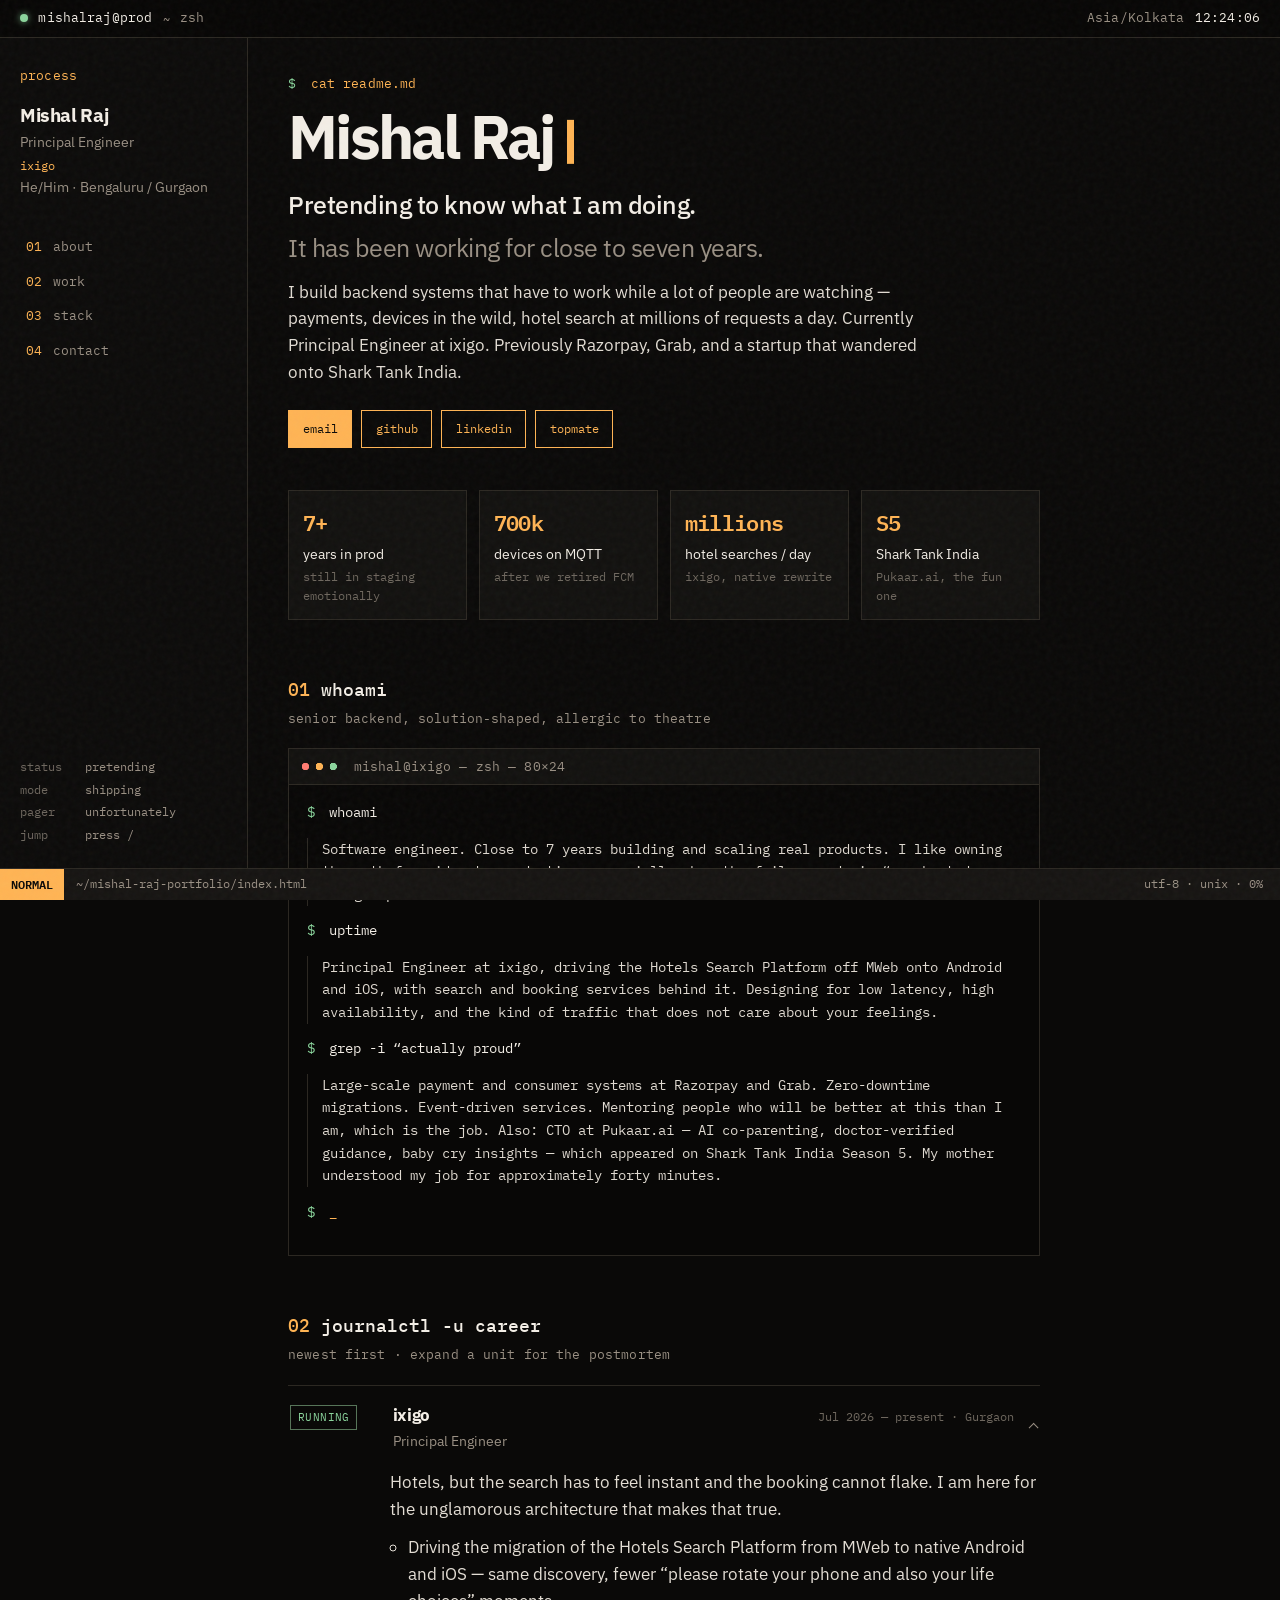
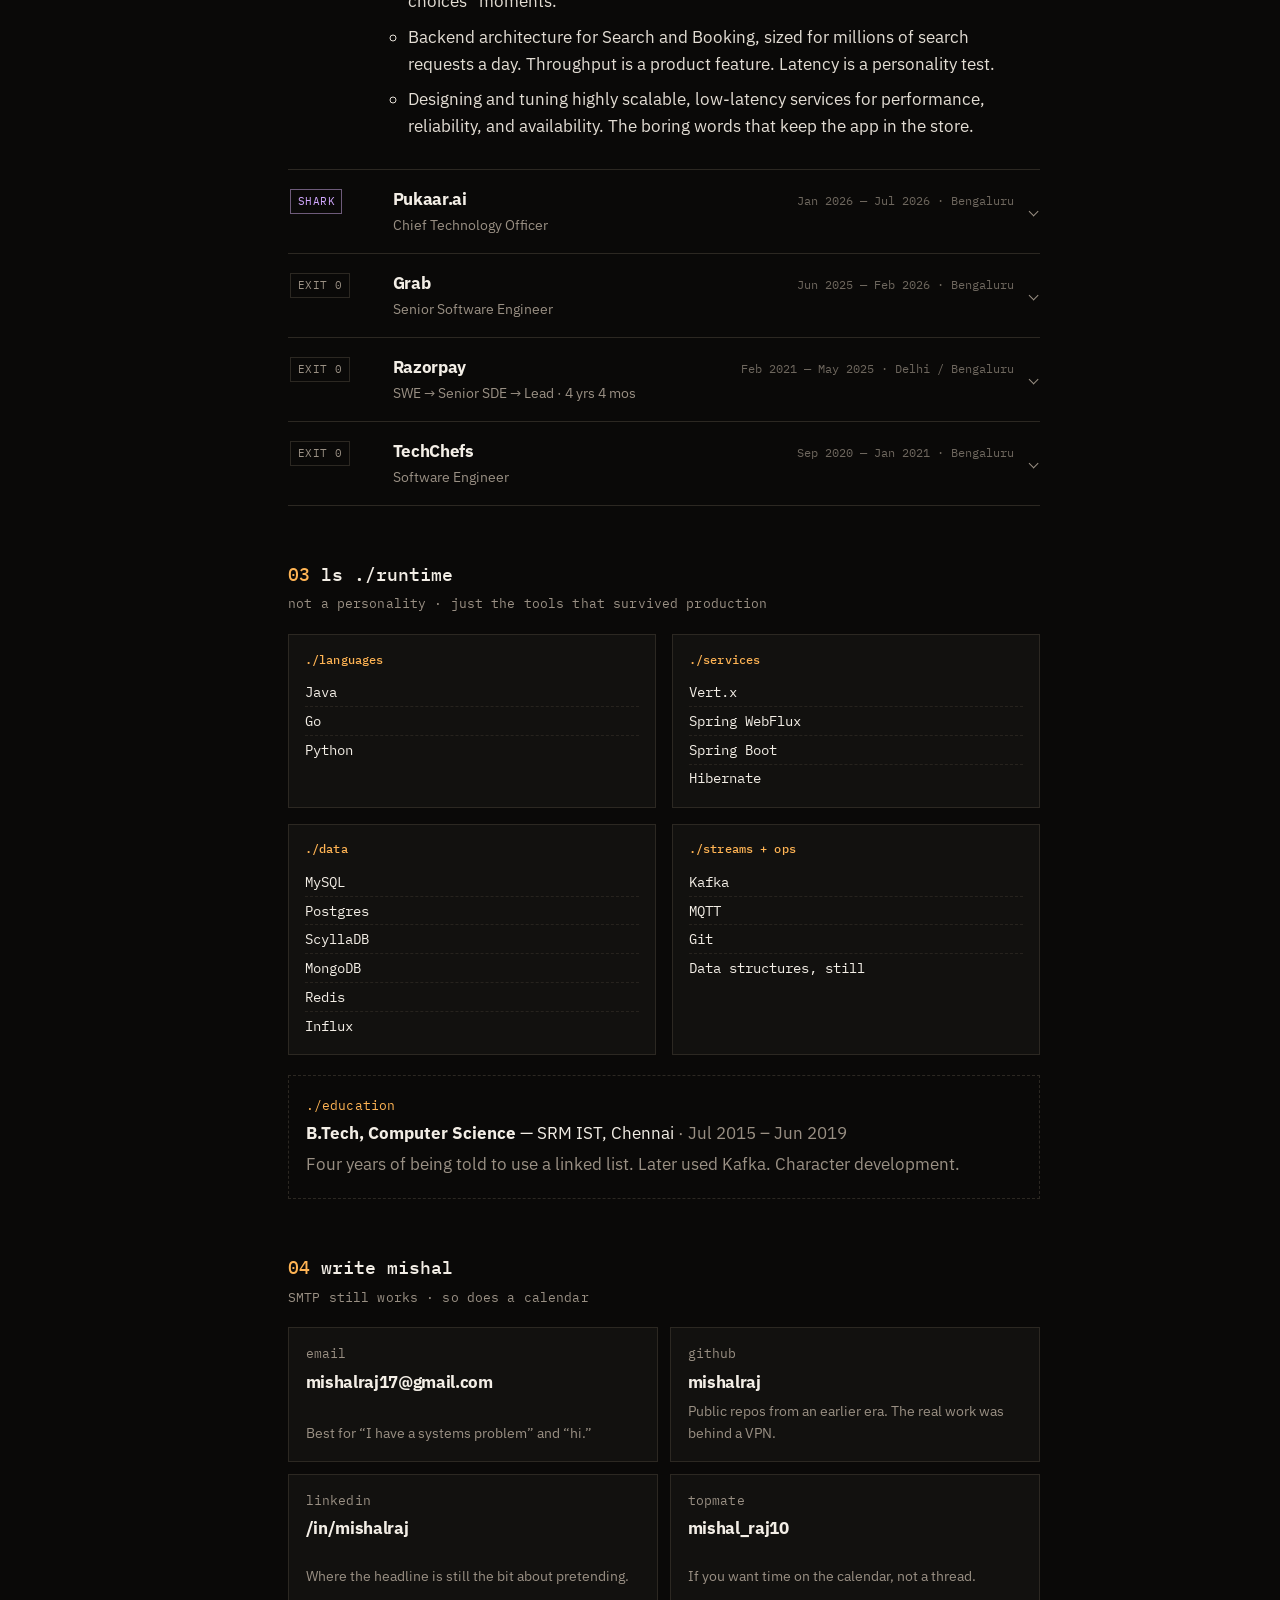
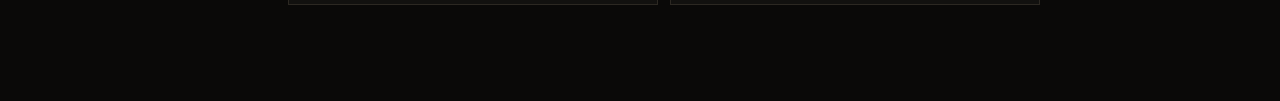
==== index.html @ fda01d17 "initial commit" ====
<!DOCTYPE html>
<html lang="en">
  <head>
    <meta charset="UTF-8" />
    <meta name="viewport" content="width=device-width, initial-scale=1" />
    <title>Mishal Raj — Principal Engineer, pretending professionally</title>
    <meta
      name="description"
      content="Mishal Raj is a Principal Engineer at ixigo. Payments at Razorpay and Grab, hotel search at scale, and a startup that made it onto Shark Tank India. Close to 7 years of backend systems that have to work."
    />
    <meta name="theme-color" content="#0a0908" />
    <meta property="og:title" content="Mishal Raj — Principal Engineer" />
    <meta
      property="og:description"
      content="Pretending to know what I am doing. Previously Razorpay, Grab, Pukaar.ai (Shark Tank India S5). Distributed systems, payments, search."
    />
    <meta property="og:type" content="website" />
    <link rel="icon" href="favicon.svg" type="image/svg+xml" />
    <link rel="preconnect" href="https://fonts.googleapis.com" />
    <link rel="preconnect" href="https://fonts.gstatic.com" crossorigin />
    <link
      href="https://fonts.googleapis.com/css2?family=IBM+Plex+Mono:wght@400;500;600&family=IBM+Plex+Sans:wght@400;500;600;700&display=swap"
      rel="stylesheet"
    />
    <link rel="stylesheet" href="styles.css" />
    <script type="application/ld+json">
      {
        "@context": "https://schema.org",
        "@type": "Person",
        "name": "Mishal Raj",
        "jobTitle": "Principal Engineer",
        "worksFor": { "@type": "Organization", "name": "ixigo" },
        "email": "mailto:mishalraj17@gmail.com",
        "url": "https://mishalraj.github.io/mishal-raj-portfolio/",
        "sameAs": [
          "https://github.com/mishalraj",
          "https://www.linkedin.com/in/mishalraj",
          "https://topmate.io/mishal_raj10"
        ],
        "address": {
          "@type": "PostalAddress",
          "addressLocality": "Bengaluru",
          "addressRegion": "Karnataka",
          "addressCountry": "IN"
        }
      }
    </script>
  </head>
  <body>
    <a class="skip" href="#main">Skip to content</a>

    <div class="grain" aria-hidden="true"></div>

    <header class="topbar">
      <div class="topbar-left">
        <span class="dot live" title="Allegedly healthy"></span>
        <span class="mono">mishalraj@prod</span>
        <span class="dim">~</span>
        <span class="mono dim">zsh</span>
      </div>
      <div class="topbar-right">
        <span class="mono dim hide-sm">Asia/Kolkata</span>
        <time id="clock" class="mono" datetime=""></time>
      </div>
    </header>

    <div class="shell">
      <aside class="rail">
        <p class="mono kicker">process</p>
        <p class="rail-name">Mishal Raj</p>
        <p class="rail-role">Principal Engineer</p>
        <p class="rail-org">ixigo</p>
        <p class="rail-tag">He/Him · Bengaluru / Gurgaon</p>

        <nav class="nav" aria-label="Sections">
          <a href="#about"><span class="num">01</span> about</a>
          <a href="#work"><span class="num">02</span> work</a>
          <a href="#stack"><span class="num">03</span> stack</a>
          <a href="#contact"><span class="num">04</span> contact</a>
        </nav>

        <div class="rail-meta">
          <p><span class="label">status</span> pretending</p>
          <p><span class="label">mode</span> shipping</p>
          <p><span class="label">pager</span> unfortunately</p>
          <p><span class="label">jump</span> press /</p>
        </div>
      </aside>

      <main id="main">
        <section class="hero" aria-label="Introduction">
          <p class="mono kicker">
            <span class="prompt">$</span> cat README.md
          </p>
          <h1>
            Mishal Raj
            <span class="cursor" aria-hidden="true"></span>
          </h1>
          <p class="headline">
            Pretending to know what I am doing.
            <span class="headline-sub">It has been working for close to seven years.</span>
          </p>
          <p class="lede">
            I build backend systems that have to work while a lot of people are watching —
            payments, devices in the wild, hotel search at millions of requests a day.
            Currently Principal Engineer at ixigo. Previously Razorpay, Grab, and a
            startup that wandered onto Shark Tank India.
          </p>
          <div class="hero-links">
            <a class="btn" href="mailto:mishalraj17@gmail.com">email</a>
            <a class="btn ghost" href="https://github.com/mishalraj" rel="noopener noreferrer" target="_blank">github</a>
            <a class="btn ghost" href="https://www.linkedin.com/in/mishalraj" rel="noopener noreferrer" target="_blank">linkedin</a>
            <a class="btn ghost" href="https://topmate.io/mishal_raj10" rel="noopener noreferrer" target="_blank">topmate</a>
          </div>
        </section>

        <section class="metrics" aria-label="Selected numbers">
          <article>
            <p class="metric-value" data-count="7" data-suffix="+">7+</p>
            <p class="metric-label">years in prod</p>
            <p class="metric-note">still in staging emotionally</p>
          </article>
          <article>
            <p class="metric-value" data-count="700000" data-suffix="">700k</p>
            <p class="metric-label">devices on MQTT</p>
            <p class="metric-note">after we retired FCM</p>
          </article>
          <article>
            <p class="metric-value">millions</p>
            <p class="metric-label">hotel searches / day</p>
            <p class="metric-note">ixigo, native rewrite</p>
          </article>
          <article>
            <p class="metric-value">S5</p>
            <p class="metric-label">Shark Tank India</p>
            <p class="metric-note">Pukaar.ai, the fun one</p>
          </article>
        </section>

        <section id="about" class="block">
          <header class="block-head">
            <h2><span class="num">01</span> whoami</h2>
            <p class="mono dim">senior backend, solution-shaped, allergic to theatre</p>
          </header>

          <div class="term" role="region" aria-label="About">
            <div class="term-bar">
              <span class="term-dots" aria-hidden="true"></span>
              <span class="mono dim">mishal@ixigo — zsh — 80×24</span>
            </div>
            <div class="term-body">
              <p><span class="prompt">$</span> whoami</p>
              <p class="out">
                Software engineer. Close to 7 years building and scaling real products.
                I like owning the path from idea to production, especially when the
                failure mode is “merchant does not get paid” or “traveller cannot find a bed.”
              </p>
              <p><span class="prompt">$</span> uptime</p>
              <p class="out">
                Principal Engineer at ixigo, driving the Hotels Search Platform off MWeb
                onto Android and iOS, with search and booking services behind it.
                Designing for low latency, high availability, and the kind of traffic
                that does not care about your feelings.
              </p>
              <p><span class="prompt">$</span> grep -i “actually proud”</p>
              <p class="out">
                Large-scale payment and consumer systems at Razorpay and Grab.
                Zero-downtime migrations. Event-driven services. Mentoring people who
                will be better at this than I am, which is the job.
                Also: CTO at Pukaar.ai — AI co-parenting, doctor-verified guidance,
                baby cry insights — which appeared on Shark Tank India Season 5.
                My mother understood my job for approximately forty minutes.
              </p>
              <p><span class="prompt">$</span> <span class="blink-line">_</span></p>
            </div>
          </div>
        </section>

        <section id="work" class="block">
          <header class="block-head">
            <h2><span class="num">02</span> journalctl -u career</h2>
            <p class="mono dim">newest first · expand a unit for the postmortem</p>
          </header>

          <ol class="log">
            <li class="log-item" data-open>
              <button class="log-toggle" aria-expanded="true">
                <span class="badge run">RUNNING</span>
                <span class="log-title">
                  <strong>ixigo</strong>
                  <span class="role">Principal Engineer</span>
                </span>
                <span class="log-when">Jul 2026 — present · Gurgaon</span>
                <span class="chevron" aria-hidden="true"></span>
              </button>
              <div class="log-body">
                <p>
                  Hotels, but the search has to feel instant and the booking cannot
                  flake. I am here for the unglamorous architecture that makes that true.
                </p>
                <ul>
                  <li>
                    Driving the migration of the Hotels Search Platform from MWeb to
                    native Android and iOS — same discovery, fewer “please rotate your phone
                    and also your life choices” moments.
                  </li>
                  <li>
                    Backend architecture for Search and Booking, sized for millions of
                    search requests a day. Throughput is a product feature. Latency is a
                    personality test.
                  </li>
                  <li>
                    Designing and tuning highly scalable, low-latency services for
                    performance, reliability, and availability. The boring words that
                    keep the app in the store.
                  </li>
                </ul>
              </div>
            </li>

            <li class="log-item">
              <button class="log-toggle" aria-expanded="false">
                <span class="badge tank">SHARK</span>
                <span class="log-title">
                  <strong>Pukaar.ai</strong>
                  <span class="role">Chief Technology Officer</span>
                </span>
                <span class="log-when">Jan 2026 — Jul 2026 · Bengaluru</span>
                <span class="chevron" aria-hidden="true"></span>
              </button>
              <div class="log-body">
                <p>
                  Tried running a startup. It showed up on national television.
                  Pukaar is an AI parenting companion for the first 1,000 days —
                  doctor-verified guidance, cry insights, a calmer 2 a.m. than the
                  alternative.
                </p>
                <ul>
                  <li>
                    Owned the technology side: product that had to be trustworthy in
                    a domain where “wrong” is not a 500, it is a parent at 2 a.m.
                  </li>
                  <li>
                    Shark Tank India Season 5. Built from a real problem, not a pitch
                    deck that discovered the problem later. Still pretending. The
                    pretending shipped.
                  </li>
                </ul>
                <p class="mono dim">
                  pukaarai.com · Antler · the episode your relatives forwarded on WhatsApp
                </p>
              </div>
            </li>

            <li class="log-item">
              <button class="log-toggle" aria-expanded="false">
                <span class="badge ok">EXIT 0</span>
                <span class="log-title">
                  <strong>Grab</strong>
                  <span class="role">Senior Software Engineer</span>
                </span>
                <span class="log-when">Jun 2025 — Feb 2026 · Bengaluru</span>
                <span class="chevron" aria-hidden="true"></span>
              </button>
              <div class="log-body">
                <p>
                  Payments-as-a-Platform for GrabFin. The brief was simple to say and
                  annoying to do: one interface, many countries, fewer “which rail is
                  this again” meetings.
                </p>
                <ul>
                  <li>
                    Built a Payments SDK platform that abstracts regional payment
                    integrations into a single contract, so teams can onboard without
                    becoming experts in every local scheme.
                  </li>
                  <li>
                    Unified the messy middle — diverse country integrations, one
                    platform surface. Abstraction: the original coping mechanism,
                    except this one compiled.
                  </li>
                </ul>
              </div>
            </li>

            <li class="log-item">
              <button class="log-toggle" aria-expanded="false">
                <span class="badge ok">EXIT 0</span>
                <span class="log-title">
                  <strong>Razorpay</strong>
                  <span class="role">SWE → Senior SDE → Lead · 4 yrs 4 mos</span>
                </span>
                <span class="log-when">Feb 2021 — May 2025 · Delhi / Bengaluru</span>
                <span class="chevron" aria-hidden="true"></span>
              </button>
              <div class="log-body">
                <p>
                  This is the long chapter. Offline payments, POS, soundboxes, the
                  physical world trying to talk to a ledger. I led migrations, wrote
                  the services, and stayed close to the devices that actually sit on
                  a merchant counter.
                </p>
                <p class="role-line mono dim">
                  Lead SDE Nov 2024–May 2025 · Senior SDE Jun 2023–Nov 2024 ·
                  Software Engineer Feb 2021–Jun 2023
                </p>
                <ul>
                  <li>
                    <strong>PushToPay migration.</strong> Designed and led moving a
                    core offline product onto a unified single-stack, folding online
                    and offline order systems so merchants were not operating two
                    universes. Zero-downtime, because downtime is how you meet new
                    executives.
                  </li>
                  <li>
                    <strong>Push to Pay (P2P).</strong> Wireless transfer from billing
                    system to POS. New microservice in reactive Java. Scaled to
                    <em>700,000+ devices</em>. If you have ever pushed a change that
                    far, you understand a certain kind of spirituality.
                  </li>
                  <li>
                    <strong>Dynamic QR Soundbox.</strong> UPI, wired into billing / POS.
                    Customer does not type the amount. Instant refunds when a QR expires
                    after the account is already debited. Reconciliation that actually
                    reconciles. Fraud has a worse afternoon.
                  </li>
                  <li>
                    <strong>Notifications, for real.</strong> Replaced FCM with MQTT on
                    ~700,000 Ezetap devices so “notification” meant now, not eventually.
                  </li>
                  <li>
                    <strong>Device reliability.</strong> Battery diagnostics for 20,000
                    merchants — the unsexy loop that turns “device is sad” into “device
                    is diagnosable.”
                  </li>
                  <li>
                    <strong>Audit trail.</strong> Captured executed database queries into
                    MongoDB and built a dashboard on top so business users could see
                    transaction flow and engineers could stop grepping their way through
                    the small fires.
                  </li>
                  <li>
                    <strong>Observability.</strong> Time-series monitoring on the
                    communications exchange with Influx — collect, graph, notice the
                    cliff before the merchant does.
                  </li>
                  <li>
                    Mentoring, code review, design for new features. The work that does
                    not fit in a bullet but shows up in everyone else’s.
                  </li>
                </ul>
              </div>
            </li>

            <li class="log-item">
              <button class="log-toggle" aria-expanded="false">
                <span class="badge ok">EXIT 0</span>
                <span class="log-title">
                  <strong>TechChefs</strong>
                  <span class="role">Software Engineer</span>
                </span>
                <span class="log-when">Sep 2020 — Jan 2021 · Bengaluru</span>
                <span class="chevron" aria-hidden="true"></span>
              </button>
              <div class="log-body">
                <p>
                  Five months. Java. Git. Everyone’s origin story includes a repo
                  named something like <code>final_final_v2</code>. This was the
                  boot sequence.
                </p>
              </div>
            </li>
          </ol>
        </section>

        <section id="stack" class="block">
          <header class="block-head">
            <h2><span class="num">03</span> ls ./runtime</h2>
            <p class="mono dim">not a personality · just the tools that survived production</p>
          </header>

          <div class="tree">
            <div class="tree-group">
              <h3 class="mono">./languages</h3>
              <ul>
                <li>Java</li>
                <li>Go</li>
                <li>Python</li>
              </ul>
            </div>
            <div class="tree-group">
              <h3 class="mono">./services</h3>
              <ul>
                <li>Vert.x</li>
                <li>Spring WebFlux</li>
                <li>Spring Boot</li>
                <li>Hibernate</li>
              </ul>
            </div>
            <div class="tree-group">
              <h3 class="mono">./data</h3>
              <ul>
                <li>MySQL</li>
                <li>Postgres</li>
                <li>ScyllaDB</li>
                <li>MongoDB</li>
                <li>Redis</li>
                <li>Influx</li>
              </ul>
            </div>
            <div class="tree-group">
              <h3 class="mono">./streams + ops</h3>
              <ul>
                <li>Kafka</li>
                <li>MQTT</li>
                <li>Git</li>
                <li>Data structures, still</li>
              </ul>
            </div>
          </div>

          <div class="edu">
            <p class="mono kicker">./education</p>
            <p>
              <strong>B.Tech, Computer Science</strong> — SRM IST, Chennai
              <span class="dim"> · Jul 2015 – Jun 2019</span>
            </p>
            <p class="dim">
              Four years of being told to use a linked list. Later used Kafka.
              Character development.
            </p>
          </div>
        </section>

        <section id="contact" class="block">
          <header class="block-head">
            <h2><span class="num">04</span> write mishal</h2>
            <p class="mono dim">SMTP still works · so does a calendar</p>
          </header>

          <div class="contact-grid">
            <a class="contact-card" href="mailto:mishalraj17@gmail.com">
              <span class="mono dim">email</span>
              <strong>mishalraj17@gmail.com</strong>
              <span>Best for “I have a systems problem” and “hi.”</span>
            </a>
            <a class="contact-card" href="https://github.com/mishalraj" rel="noopener noreferrer" target="_blank">
              <span class="mono dim">github</span>
              <strong>mishalraj</strong>
              <span>Public repos from an earlier era. The real work was behind a VPN.</span>
            </a>
            <a class="contact-card" href="https://www.linkedin.com/in/mishalraj" rel="noopener noreferrer" target="_blank">
              <span class="mono dim">linkedin</span>
              <strong>/in/mishalraj</strong>
              <span>Where the headline is still the bit about pretending.</span>
            </a>
            <a class="contact-card" href="https://topmate.io/mishal_raj10" rel="noopener noreferrer" target="_blank">
              <span class="mono dim">topmate</span>
              <strong>mishal_raj10</strong>
              <span>If you want time on the calendar, not a thread.</span>
            </a>
          </div>
        </section>
      </main>
    </div>

    <footer class="statusline">
      <span class="mode">NORMAL</span>
      <span class="file">~/mishal-raj-portfolio/index.html</span>
      <span class="statusline-right">
        utf-8 · unix ·
        <span id="scroll-pct">0%</span>
      </span>
    </footer>

    <div id="palette" class="palette" hidden>
      <div class="palette-box" role="dialog" aria-modal="true" aria-label="Command palette">
        <p class="mono dim palette-hint">jump · esc to close</p>
        <input id="palette-input" type="text" placeholder="about, work, stack, contact…" autocomplete="off" />
        <ul id="palette-list">
          <li><button data-href="#about">01 about</button></li>
          <li><button data-href="#work">02 work</button></li>
          <li><button data-href="#stack">03 stack</button></li>
          <li><button data-href="#contact">04 contact</button></li>
        </ul>
      </div>
    </div>

    <script src="script.js"></script>
  </body>
</html>
---- styles.css ----
:root {
  --bg: #0a0908;
  --bg-2: #12110f;
  --bg-3: #1a1814;
  --line: #2c2822;
  --text: #f3eee6;
  --muted: #9a9084;
  --faint: #6e675e;
  --amber: #ffb454;
  --amber-dim: #c47d20;
  --green: #8bd49c;
  --red: #ff7b72;
  --tank: #d2a8ff;
  --sans: "IBM Plex Sans", "Segoe UI", sans-serif;
  --mono: "IBM Plex Mono", ui-monospace, Menlo, monospace;
  --rail: 15.5rem;
  --status: 2rem;
  --top: 2.35rem;
}

*,
*::before,
*::after {
  box-sizing: border-box;
}

html {
  scroll-behavior: smooth;
  scroll-padding-top: 3.5rem;
}

body {
  margin: 0;
  min-height: 100vh;
  color: var(--text);
  background: var(--bg);
  font-family: var(--sans);
  font-size: 1.05rem;
  line-height: 1.6;
  padding-bottom: var(--status);
}

.grain {
  pointer-events: none;
  position: fixed;
  inset: 0;
  z-index: 40;
  opacity: 0.04;
  background-image: url("data:image/svg+xml,%3Csvg viewBox='0 0 200 200' xmlns='http://www.w3.org/2000/svg'%3E%3Cfilter id='n'%3E%3CfeTurbulence type='fractalNoise' baseFrequency='0.85' numOctaves='4' stitchTiles='stitch'/%3E%3C/filter%3E%3Crect width='100%25' height='100%25' filter='url(%23n)'/%3E%3C/svg%3E");
}

.skip {
  position: absolute;
  left: -999px;
  top: 0.5rem;
  background: var(--amber);
  color: var(--bg);
  padding: 0.4rem 0.8rem;
  z-index: 50;
}

.skip:focus {
  left: 0.5rem;
}

.mono {
  font-family: var(--mono);
  font-size: 0.8rem;
  letter-spacing: 0.01em;
}

.dim {
  color: var(--muted);
}

.kicker {
  color: var(--amber);
  text-transform: lowercase;
  margin: 0 0 0.75rem;
}

.prompt {
  color: var(--green);
  margin-right: 0.4rem;
}

a {
  color: var(--amber);
  text-decoration-thickness: 1px;
  text-underline-offset: 0.2em;
}

a:hover {
  color: var(--text);
}

.topbar {
  position: sticky;
  top: 0;
  z-index: 20;
  display: flex;
  justify-content: space-between;
  align-items: center;
  gap: 1rem;
  height: var(--top);
  padding: 0 1.25rem;
  background: #070605;
  border-bottom: 1px solid var(--line);
  font-family: var(--mono);
  font-size: 0.75rem;
}

.topbar-left,
.topbar-right {
  display: flex;
  align-items: center;
  gap: 0.65rem;
}

.dot {
  width: 0.5rem;
  height: 0.5rem;
  border-radius: 50%;
  background: var(--faint);
}

.dot.live {
  background: var(--green);
  box-shadow: 0 0 0.45rem color-mix(in srgb, var(--green) 70%, transparent);
}

.shell {
  display: grid;
  grid-template-columns: var(--rail) minmax(0, 1fr);
  min-height: calc(100vh - var(--top) - var(--status));
}

.rail {
  position: sticky;
  top: var(--top);
  display: flex;
  flex-direction: column;
  height: calc(100vh - var(--top) - var(--status));
  padding: 1.75rem 1.25rem 1.25rem;
  border-right: 1px solid var(--line);
  background: #0c0b0a;
}

.rail-name {
  font-weight: 700;
  font-size: 1.2rem;
  margin: 0.15rem 0 0;
  letter-spacing: -0.02em;
}

.rail-role,
.rail-org,
.rail-tag {
  margin: 0;
  color: var(--muted);
  font-size: 0.88rem;
}

.rail-org {
  color: var(--amber);
  font-family: var(--mono);
  font-size: 0.78rem;
  margin-top: 0.15rem;
}

.nav {
  display: flex;
  flex-direction: column;
  gap: 0.15rem;
  margin: 2rem 0;
}

.nav a {
  display: flex;
  gap: 0.65rem;
  color: var(--muted);
  text-decoration: none;
  font-family: var(--mono);
  font-size: 0.82rem;
  padding: 0.35rem 0.4rem;
  border-radius: 0.25rem;
}

.nav a:hover,
.nav a:focus-visible {
  color: var(--text);
  background: var(--bg-3);
}

.nav .num,
.block-head .num {
  color: var(--amber);
}

.rail-meta {
  margin-top: auto;
}

.rail-meta p {
  margin: 0.25rem 0;
  font-family: var(--mono);
  font-size: 0.72rem;
  color: var(--muted);
}

.rail-meta .label {
  display: inline-block;
  width: 3.6rem;
  color: var(--faint);
}

main {
  padding: 2.25rem 2.5rem 4rem;
  max-width: 52rem;
}

.hero h1 {
  margin: 0;
  font-size: clamp(2.4rem, 5.4vw, 3.8rem);
  line-height: 1.02;
  letter-spacing: -0.045em;
  font-weight: 700;
}

.cursor {
  display: inline-block;
  width: 0.45rem;
  height: 0.72em;
  margin-left: 0.12rem;
  background: var(--amber);
  transform: translateY(0.08em);
  animation: blink 1.1s steps(1) infinite;
}

@keyframes blink {
  50% {
    opacity: 0;
  }
}

.headline {
  margin: 1.1rem 0 0.6rem;
  font-size: clamp(1.2rem, 2.4vw, 1.55rem);
  font-weight: 500;
  letter-spacing: -0.02em;
  max-width: 36rem;
}

.headline-sub {
  display: block;
  color: var(--muted);
  font-weight: 400;
  margin-top: 0.25rem;
}

.lede {
  color: color-mix(in srgb, var(--text) 82%, var(--muted));
  max-width: 40rem;
  margin: 0 0 1.5rem;
}

.hero-links {
  display: flex;
  flex-wrap: wrap;
  gap: 0.55rem;
}

.btn {
  display: inline-flex;
  align-items: center;
  font-family: var(--mono);
  font-size: 0.78rem;
  padding: 0.5rem 0.85rem;
  border: 1px solid var(--amber);
  background: var(--amber);
  color: var(--bg);
  text-decoration: none;
}

.btn:hover {
  background: var(--text);
  border-color: var(--text);
  color: var(--bg);
}

.btn.ghost {
  background: transparent;
  color: var(--amber);
}

.btn.ghost:hover {
  background: var(--bg-3);
  color: var(--text);
}

.metrics {
  display: grid;
  grid-template-columns: repeat(4, minmax(0, 1fr));
  gap: 0.75rem;
  margin: 2.6rem 0 0.5rem;
}

.metrics article {
  padding: 0.9rem 0.85rem 0.85rem;
  background: var(--bg-2);
  border: 1px solid var(--line);
}

.metric-value {
  margin: 0;
  font-family: var(--mono);
  font-size: 1.35rem;
  font-weight: 600;
  color: var(--amber);
  letter-spacing: -0.03em;
}

.metric-label {
  margin: 0.2rem 0 0;
  font-size: 0.86rem;
}

.metric-note {
  margin: 0.15rem 0 0;
  color: var(--faint);
  font-size: 0.75rem;
  font-family: var(--mono);
}

.block {
  margin-top: 3.4rem;
  scroll-margin-top: 3.5rem;
}

.block-head h2 {
  margin: 0;
  font-size: 1.15rem;
  font-family: var(--mono);
  font-weight: 500;
}

.block-head p {
  margin: 0.3rem 0 1.2rem;
}

.term {
  border: 1px solid var(--line);
  background: #080706;
  overflow: hidden;
}

.term-bar {
  display: flex;
  align-items: center;
  gap: 0.7rem;
  padding: 0.45rem 0.75rem;
  border-bottom: 1px solid var(--line);
  background: var(--bg-2);
}

.term-dots {
  width: 2.6rem;
  height: 0.55rem;
  background:
    radial-gradient(circle at 0.28rem, #ff7b72 0.22rem, transparent 0.24rem),
    radial-gradient(circle at 1.15rem, #ffb454 0.22rem, transparent 0.24rem),
    radial-gradient(circle at 2.02rem, #8bd49c 0.22rem, transparent 0.24rem);
}

.term-body {
  padding: 1rem 1.1rem 1.15rem;
  font-family: var(--mono);
  font-size: 0.86rem;
  line-height: 1.65;
}

.term-body p {
  margin: 0 0 0.85rem;
}

.term-body .out {
  color: color-mix(in srgb, var(--text) 78%, var(--muted));
  padding-left: 0.9rem;
  border-left: 1px solid var(--line);
}

.blink-line {
  animation: blink 1.1s steps(1) infinite;
  color: var(--amber);
}

.log {
  list-style: none;
  margin: 0;
  padding: 0;
  border-top: 1px solid var(--line);
}

.log-item {
  border-bottom: 1px solid var(--line);
}

.log-toggle {
  width: 100%;
  display: grid;
  grid-template-columns: 5.4rem minmax(0, 1fr) auto auto;
  gap: 0.75rem 1rem;
  align-items: baseline;
  text-align: left;
  background: transparent;
  color: inherit;
  border: 0;
  padding: 1rem 0.15rem;
  cursor: pointer;
  font: inherit;
}

.log-toggle:hover {
  background: color-mix(in srgb, var(--bg-2) 80%, transparent);
}

.log-title {
  display: flex;
  flex-direction: column;
  gap: 0.1rem;
}

.log-title strong {
  font-size: 1.05rem;
  letter-spacing: -0.02em;
}

.log-title .role {
  color: var(--muted);
  font-size: 0.88rem;
}

.log-when {
  font-family: var(--mono);
  font-size: 0.72rem;
  color: var(--faint);
  justify-self: end;
}

.badge {
  font-family: var(--mono);
  font-size: 0.68rem;
  letter-spacing: 0.04em;
  padding: 0.18rem 0.4rem;
  border: 1px solid var(--line);
  color: var(--muted);
  width: fit-content;
}

.badge.run {
  color: var(--green);
  border-color: color-mix(in srgb, var(--green) 45%, var(--line));
}

.badge.ok {
  color: var(--muted);
}

.badge.tank {
  color: var(--tank);
  border-color: color-mix(in srgb, var(--tank) 40%, var(--line));
}

.chevron {
  width: 0.45rem;
  height: 0.45rem;
  border-right: 1.5px solid var(--muted);
  border-bottom: 1.5px solid var(--muted);
  transform: rotate(45deg);
  align-self: center;
  transition: transform 0.2s ease;
}

.log-item[data-open] .chevron {
  transform: rotate(225deg);
}

.log-body {
  display: none;
  padding: 0 0.2rem 1.25rem 6.4rem;
  color: color-mix(in srgb, var(--text) 82%, var(--muted));
}

.log-item[data-open] .log-body {
  display: block;
}

.log-body p {
  margin: 0 0 0.75rem;
}

.log-body ul {
  margin: 0;
  padding-left: 1.1rem;
}

.log-body li {
  margin-bottom: 0.55rem;
}

.log-body code {
  font-family: var(--mono);
  font-size: 0.82em;
  color: var(--amber);
}

.role-line {
  margin-bottom: 0.9rem !important;
}

.tree {
  display: grid;
  grid-template-columns: repeat(2, minmax(0, 1fr));
  gap: 1rem;
}

.tree-group {
  border: 1px solid var(--line);
  padding: 0.9rem 1rem;
  background: var(--bg-2);
}

.tree-group h3 {
  margin: 0 0 0.55rem;
  color: var(--amber);
  font-size: 0.78rem;
  font-weight: 500;
}

.tree-group ul {
  list-style: none;
  margin: 0;
  padding: 0;
}

.tree-group li {
  font-family: var(--mono);
  font-size: 0.86rem;
  padding: 0.18rem 0;
  color: var(--text);
  border-bottom: 1px dashed color-mix(in srgb, var(--line) 80%, transparent);
}

.tree-group li:last-child {
  border-bottom: 0;
}

.edu {
  margin-top: 1.25rem;
  padding: 1rem 1.05rem;
  border: 1px dashed var(--line);
}

.edu p {
  margin: 0.25rem 0;
}

.contact-grid {
  display: grid;
  grid-template-columns: repeat(2, minmax(0, 1fr));
  gap: 0.75rem;
}

.contact-card {
  display: flex;
  flex-direction: column;
  gap: 0.25rem;
  padding: 1rem 1.05rem;
  border: 1px solid var(--line);
  background: var(--bg-2);
  color: inherit;
  text-decoration: none;
  min-height: 8.2rem;
}

.contact-card:hover {
  border-color: var(--amber);
  color: inherit;
}

.contact-card strong {
  letter-spacing: -0.02em;
}

.contact-card span:last-child {
  color: var(--muted);
  font-size: 0.88rem;
  margin-top: auto;
}

.statusline {
  position: fixed;
  left: 0;
  right: 0;
  bottom: 0;
  z-index: 25;
  display: flex;
  align-items: center;
  gap: 0.75rem;
  height: var(--status);
  padding: 0 0.65rem 0 0;
  background: #161412;
  border-top: 1px solid var(--line);
  font-family: var(--mono);
  font-size: 0.72rem;
  color: var(--muted);
}

.statusline .mode {
  background: var(--amber);
  color: var(--bg);
  font-weight: 600;
  padding: 0 0.7rem;
  height: 100%;
  display: inline-flex;
  align-items: center;
}

.statusline .file {
  overflow: hidden;
  text-overflow: ellipsis;
  white-space: nowrap;
}

.statusline-right {
  margin-left: auto;
  padding-right: 0.4rem;
}

.palette {
  position: fixed;
  inset: 0;
  z-index: 60;
  background: color-mix(in srgb, var(--bg) 62%, transparent);
  display: grid;
  place-items: start center;
  padding-top: 12vh;
}

.palette[hidden] {
  display: none !important;
}

.palette-box {
  width: min(32rem, calc(100% - 1.5rem));
  background: var(--bg-2);
  border: 1px solid var(--line);
  box-shadow: 0 1.5rem 4rem rgba(0, 0, 0, 0.45);
  padding: 0.85rem;
}

.palette-hint {
  margin: 0 0 0.5rem;
}

#palette-input {
  width: 100%;
  background: #080706;
  border: 1px solid var(--line);
  color: var(--text);
  font-family: var(--mono);
  font-size: 0.95rem;
  padding: 0.65rem 0.7rem;
  outline: none;
}

#palette-input:focus {
  border-color: var(--amber);
}

#palette-list {
  list-style: none;
  margin: 0.45rem 0 0;
  padding: 0;
}

#palette-list button {
  width: 100%;
  text-align: left;
  background: transparent;
  border: 0;
  color: var(--muted);
  font-family: var(--mono);
  font-size: 0.85rem;
  padding: 0.5rem 0.45rem;
  cursor: pointer;
}

#palette-list button:hover,
#palette-list li[data-active] button {
  background: var(--bg-3);
  color: var(--text);
}

.page-404 {
  display: grid;
  place-items: center;
  min-height: 100vh;
  padding: 2rem;
}

.error-pane {
  max-width: 34rem;
}

.error-pane h1 {
  margin: 0.3rem 0 0.8rem;
  letter-spacing: -0.03em;
  font-size: clamp(1.6rem, 4vw, 2.2rem);
}

.hide-sm {
  display: inline;
}

@media (max-width: 900px) {
  .shell {
    grid-template-columns: 1fr;
  }

  .rail {
    position: static;
    height: auto;
    border-right: 0;
    border-bottom: 1px solid var(--line);
    padding-bottom: 1rem;
  }

  .nav {
    flex-direction: row;
    flex-wrap: wrap;
    margin: 1.1rem 0 0.4rem;
  }

  .rail-meta {
    display: none;
  }

  main {
    padding: 1.5rem 1.15rem 3.5rem;
  }

  .metrics {
    grid-template-columns: repeat(2, minmax(0, 1fr));
  }

  .log-toggle {
    grid-template-columns: 5.2rem minmax(0, 1fr) auto;
  }

  .log-when {
    grid-column: 2;
    justify-self: start;
  }

  .log-body {
    padding-left: 0.2rem;
  }

  .tree,
  .contact-grid {
    grid-template-columns: 1fr;
  }
}

@media (max-width: 640px) {
  .hide-sm {
    display: none;
  }

  .hero-links .btn {
    flex: 1 1 auto;
    justify-content: center;
  }
}

@media (prefers-reduced-motion: reduce) {
  html {
    scroll-behavior: auto;
  }

  .cursor,
  .blink-line,
  .dot.live {
    animation: none;
  }
}

::selection {
  background: var(--amber);
  color: var(--bg);
}
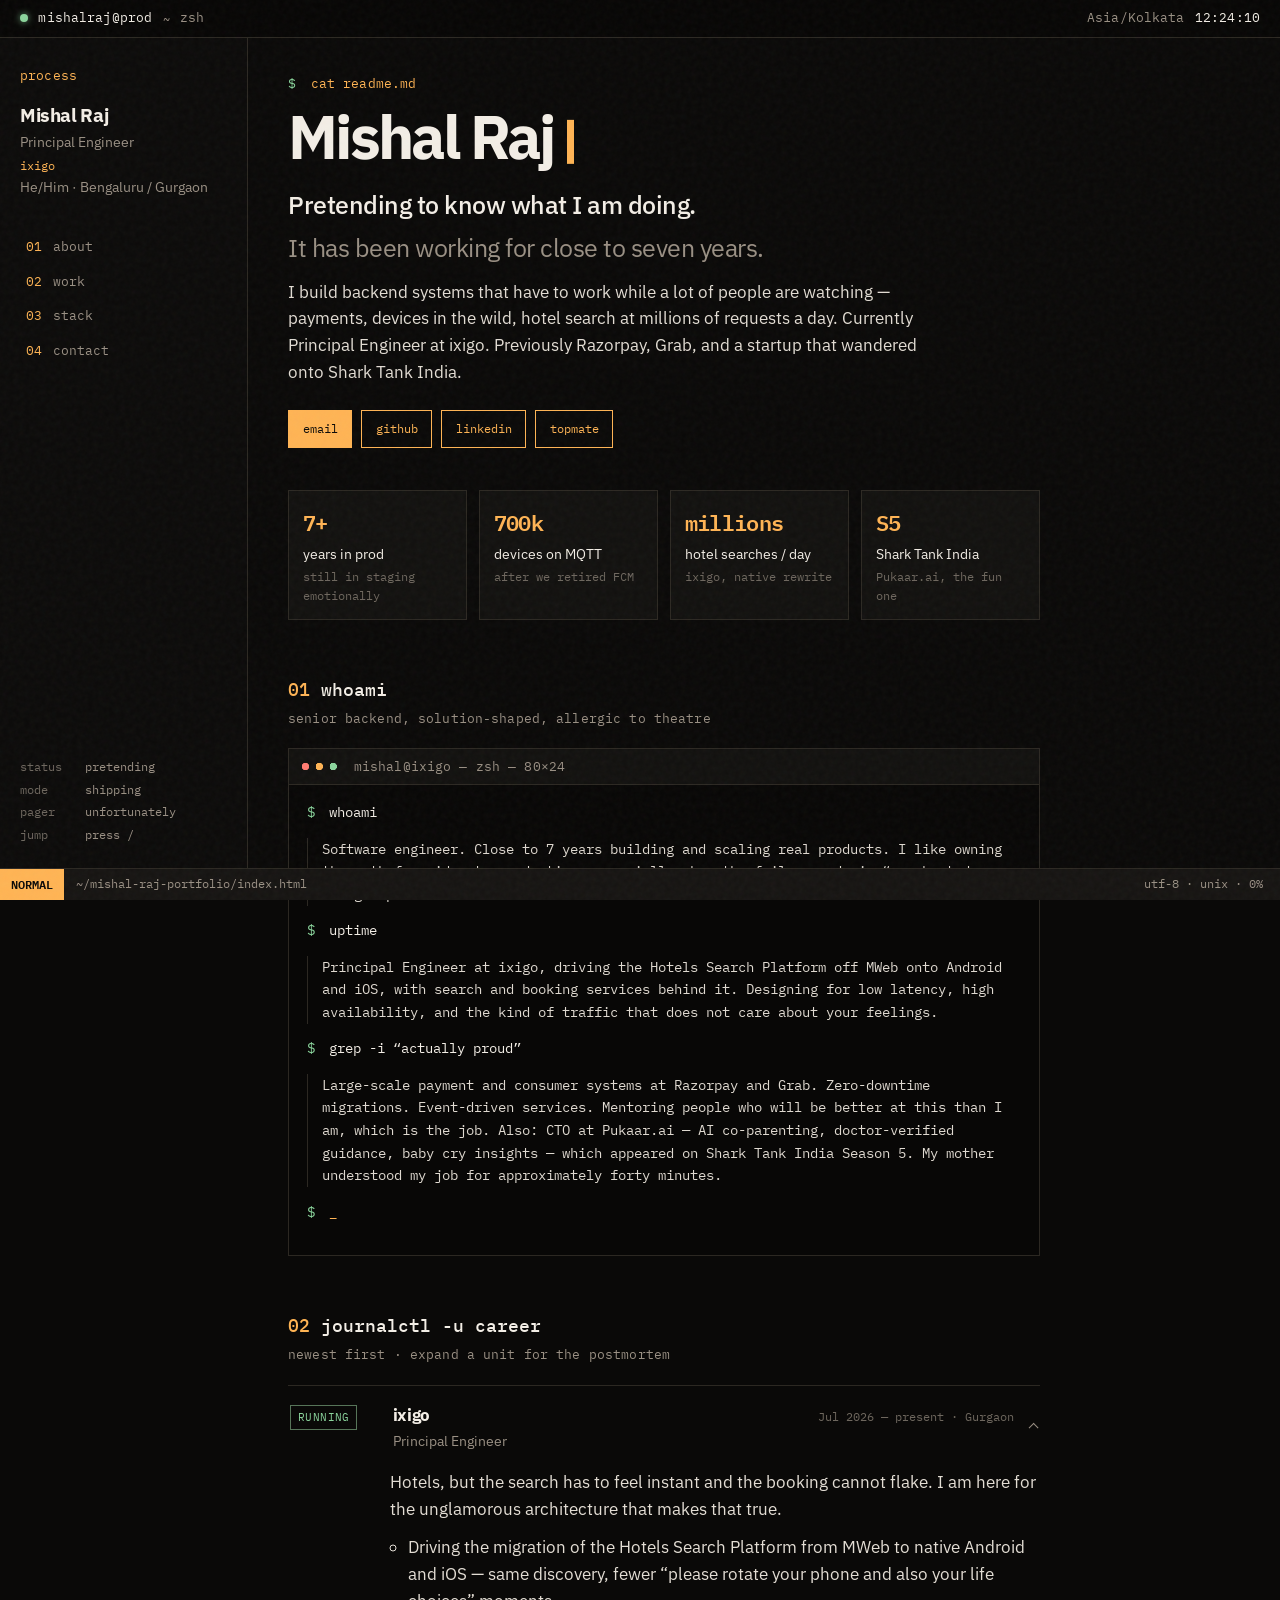
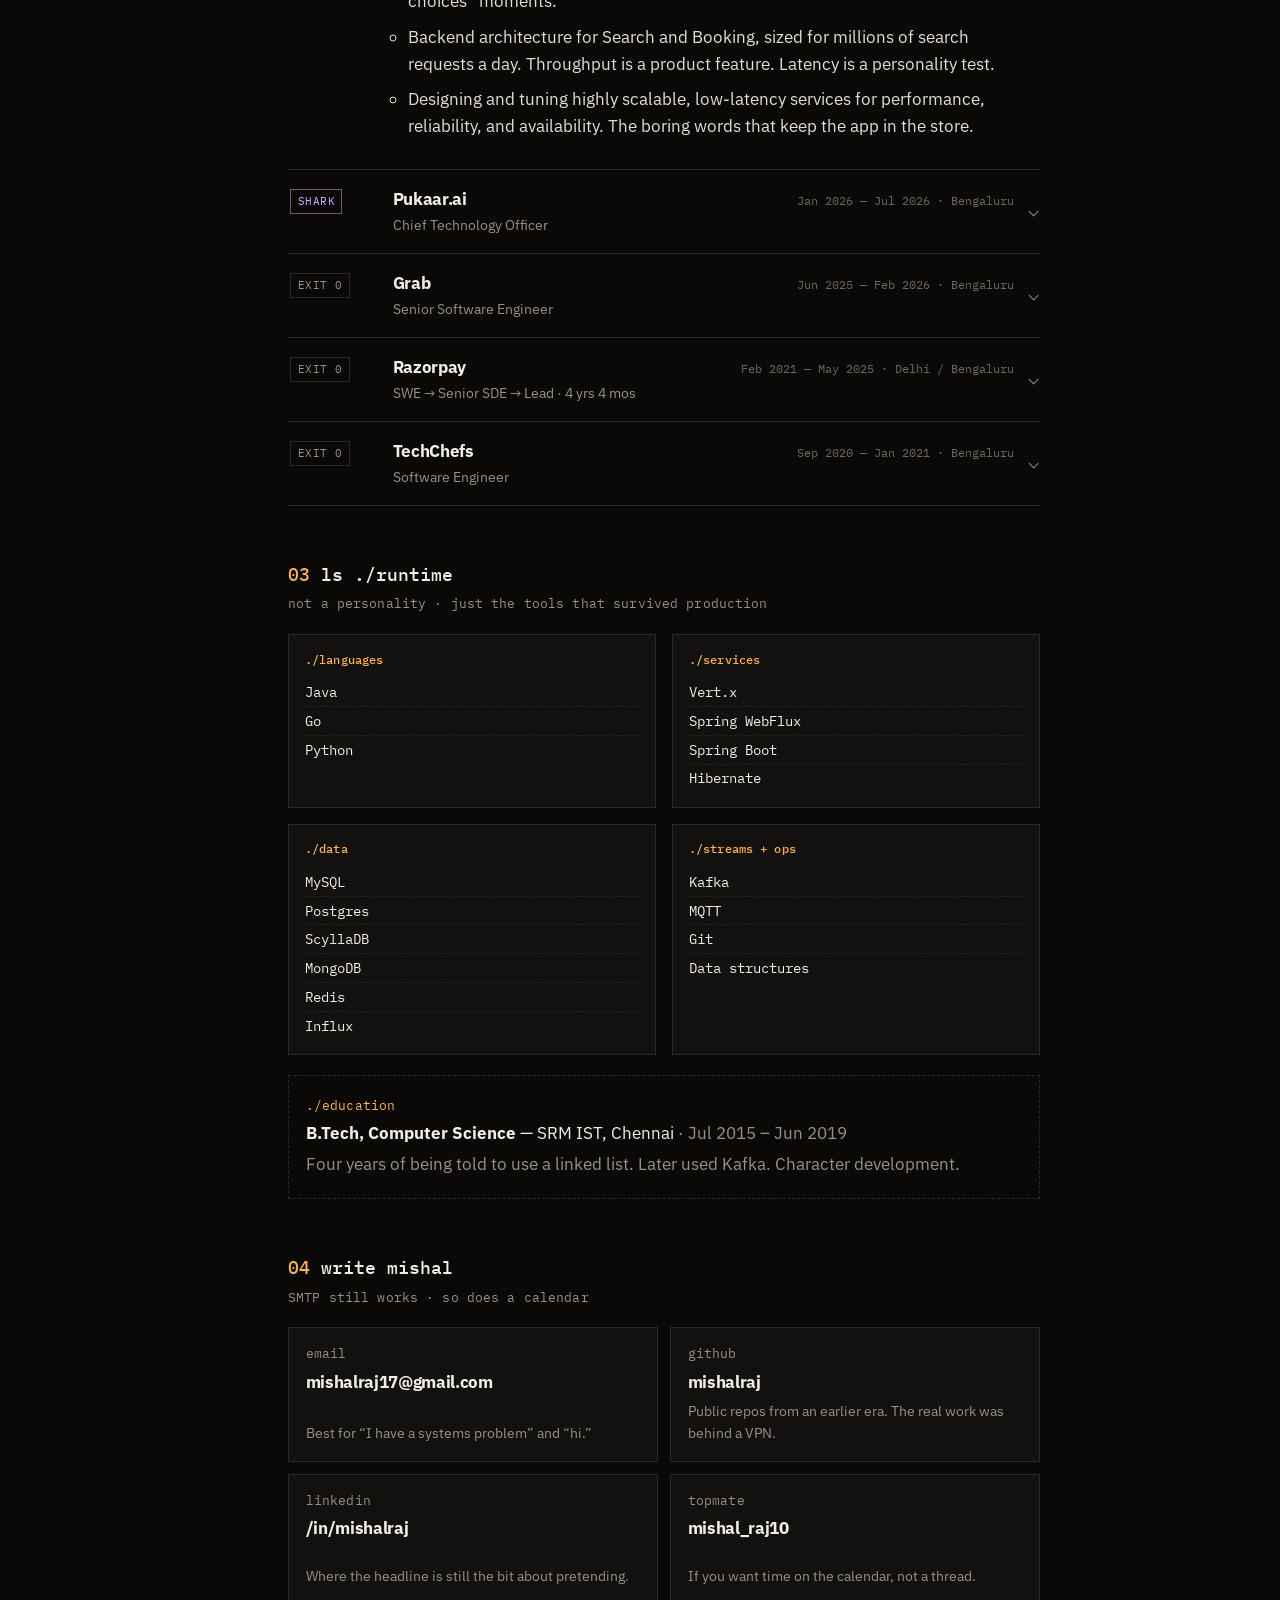
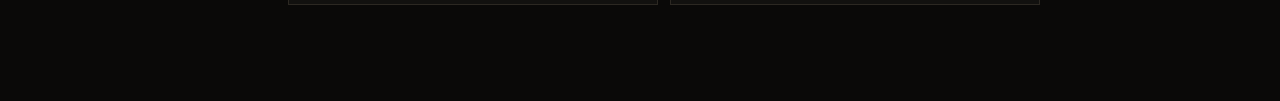
==== commit 862cee0b: "Update index.html" ====
--- a/index.html
+++ b/index.html
@@ -414,7 +414,7 @@
                 <li>Kafka</li>
                 <li>MQTT</li>
                 <li>Git</li>
-                <li>Data structures, still</li>
+                <li>Data structures</li>
               </ul>
             </div>
           </div>
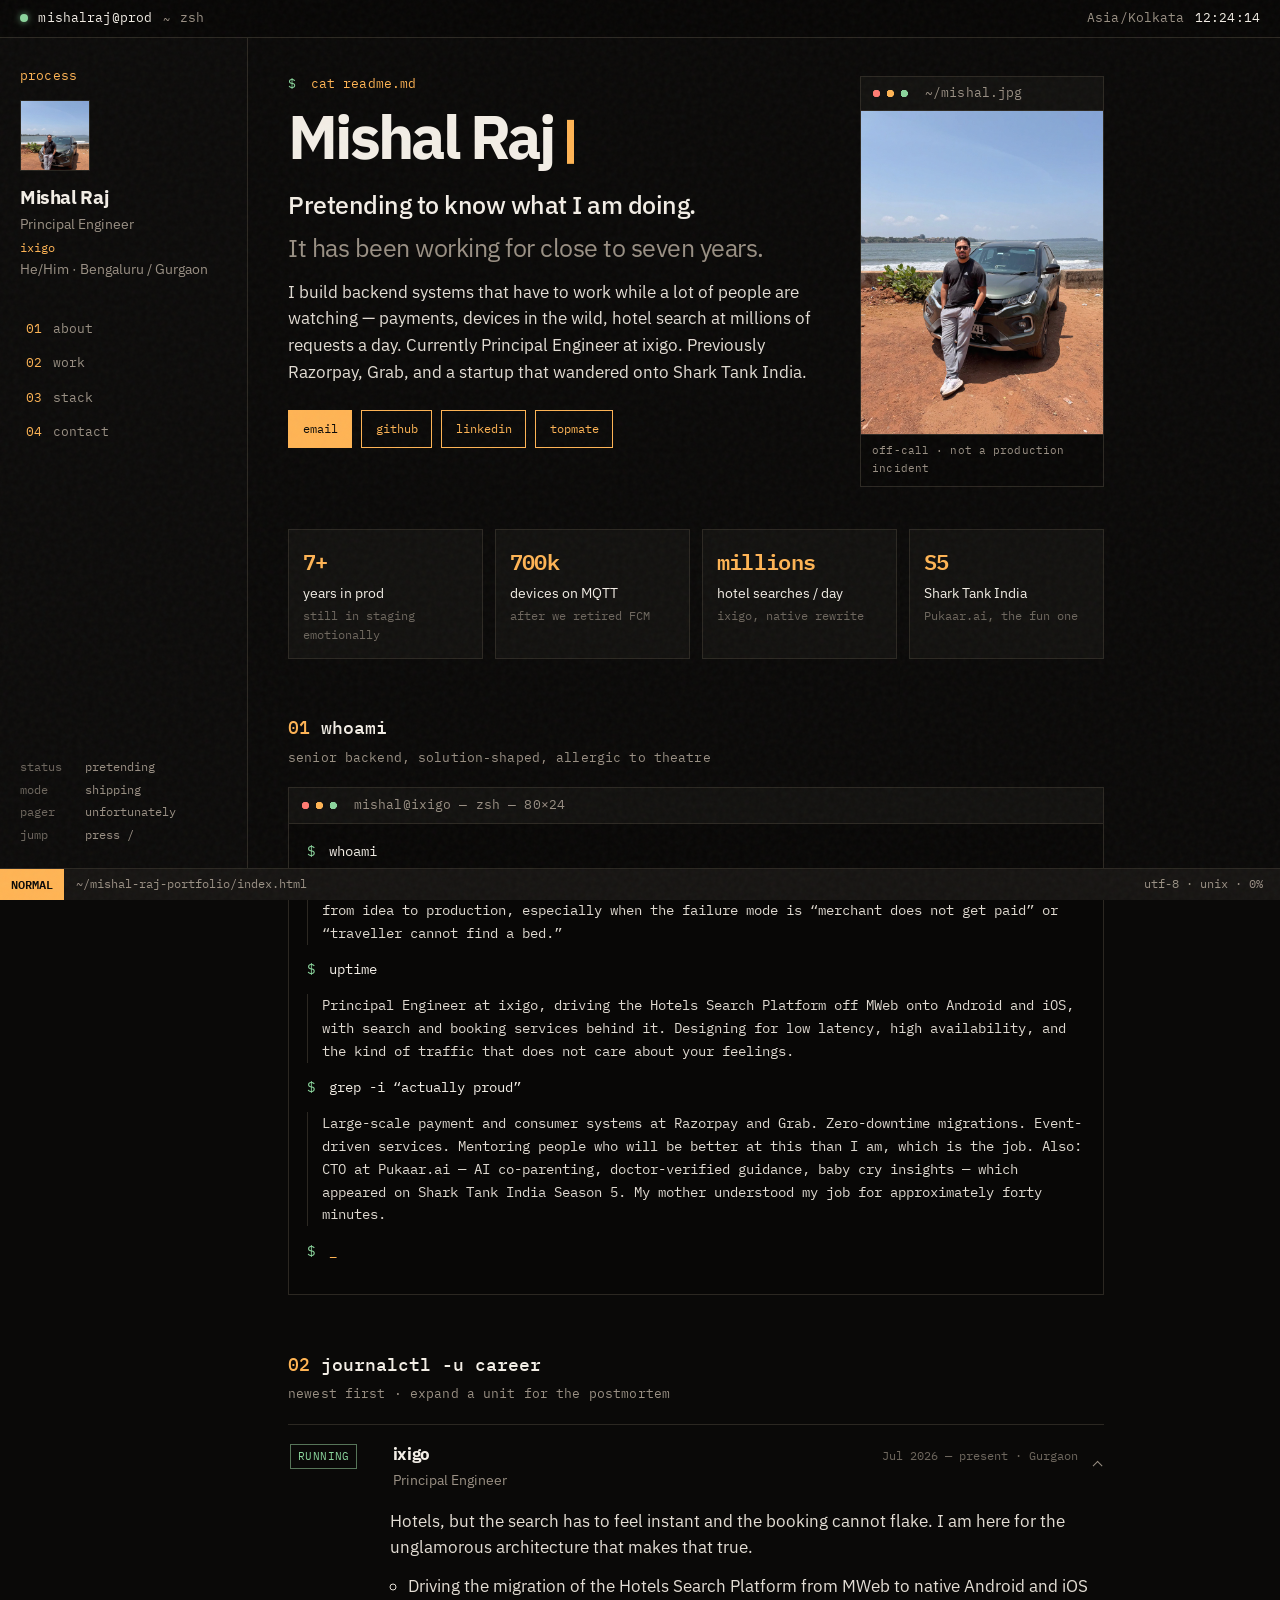
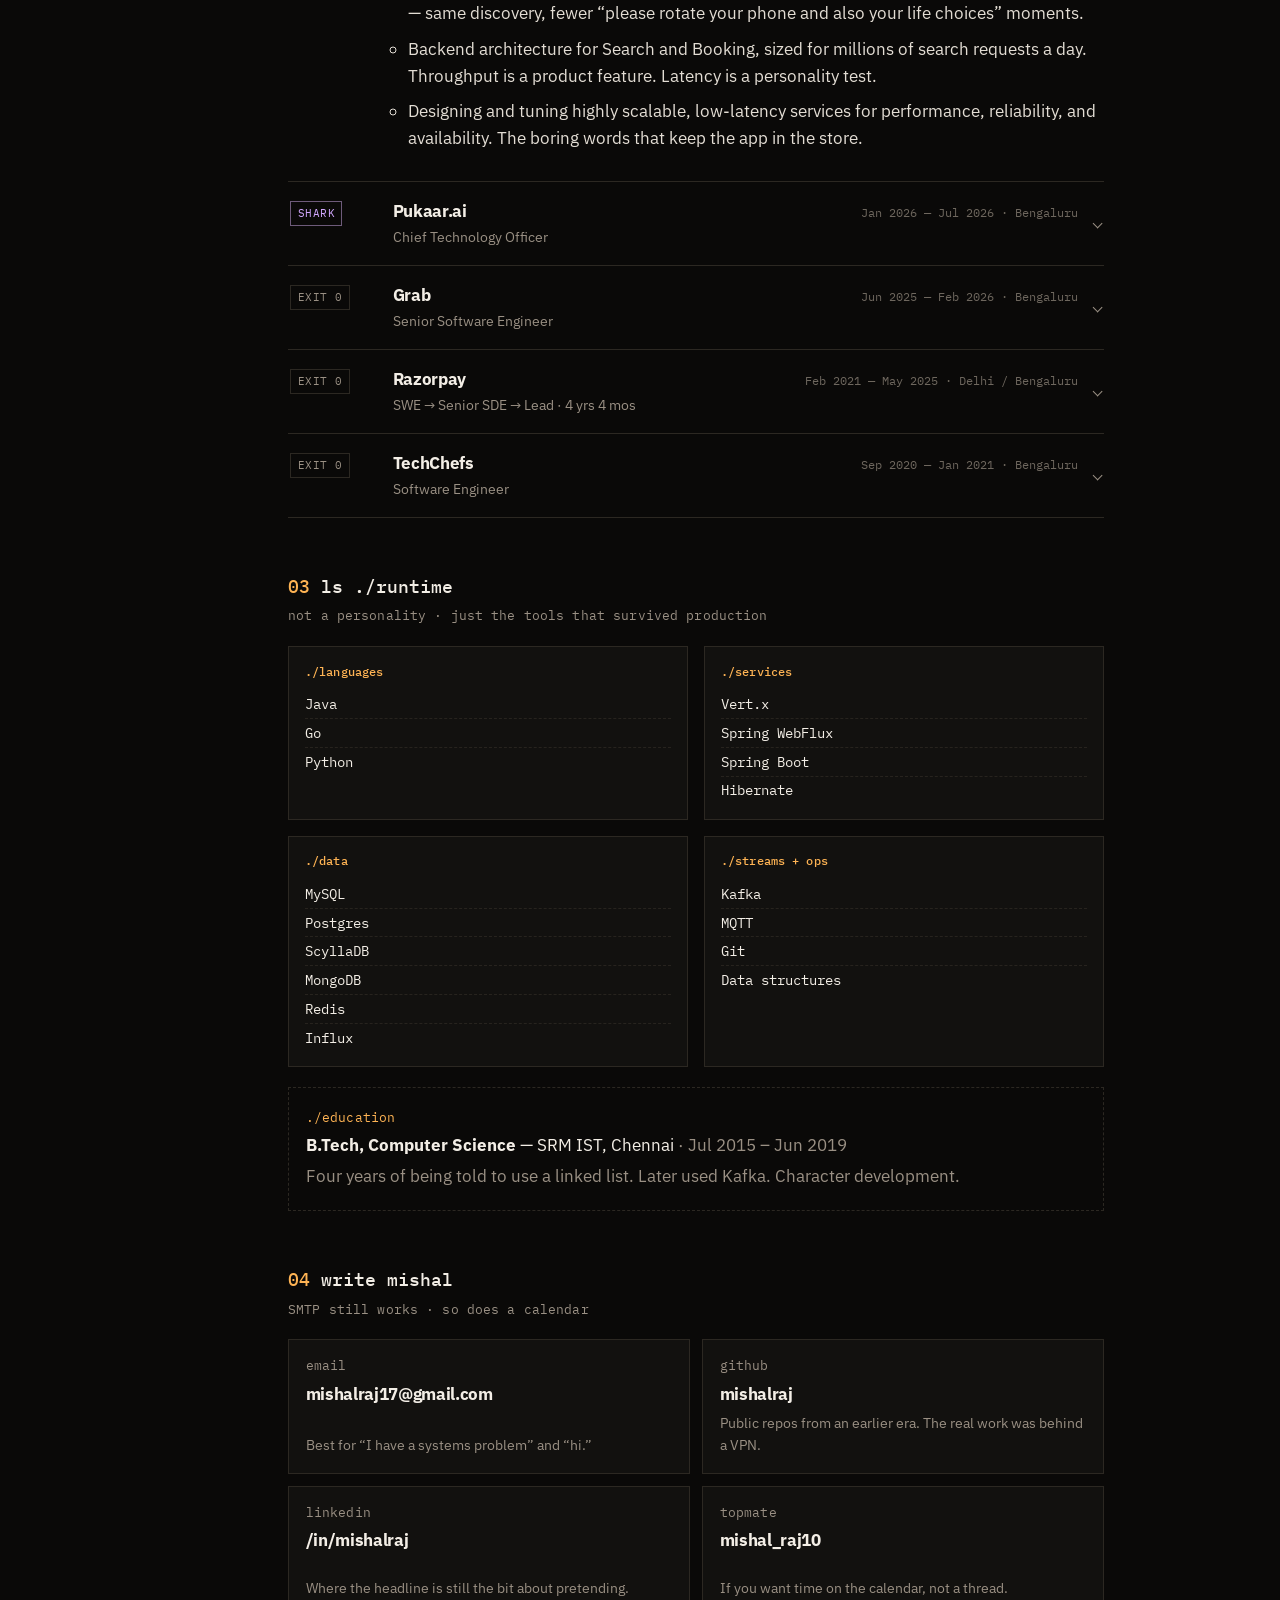
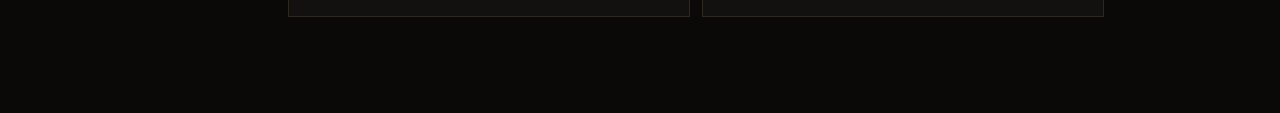
==== commit d4299993: "adding images" ====
--- a/index.html
+++ b/index.html
@@ -15,6 +15,7 @@
       content="Pretending to know what I am doing. Previously Razorpay, Grab, Pukaar.ai (Shark Tank India S5). Distributed systems, payments, search."
     />
     <meta property="og:type" content="website" />
+    <meta property="og:image" content="https://mishalraj.github.io/mishal-raj-portfolio/mishal.jpg" />
     <link rel="icon" href="favicon.svg" type="image/svg+xml" />
     <link rel="preconnect" href="https://fonts.googleapis.com" />
     <link rel="preconnect" href="https://fonts.gstatic.com" crossorigin />
@@ -31,6 +32,7 @@
         "jobTitle": "Principal Engineer",
         "worksFor": { "@type": "Organization", "name": "ixigo" },
         "email": "mailto:mishalraj17@gmail.com",
+        "image": "https://mishalraj.github.io/mishal-raj-portfolio/mishal.jpg",
         "url": "https://mishalraj.github.io/mishal-raj-portfolio/",
         "sameAs": [
           "https://github.com/mishalraj",
@@ -67,6 +69,7 @@
     <div class="shell">
       <aside class="rail">
         <p class="mono kicker">process</p>
+        <img class="rail-photo" src="mishal.jpg" alt="Mishal Raj" width="96" height="96" />
         <p class="rail-name">Mishal Raj</p>
         <p class="rail-role">Principal Engineer</p>
         <p class="rail-org">ixigo</p>
@@ -89,29 +92,44 @@
 
       <main id="main">
         <section class="hero" aria-label="Introduction">
-          <p class="mono kicker">
-            <span class="prompt">$</span> cat README.md
-          </p>
-          <h1>
-            Mishal Raj
-            <span class="cursor" aria-hidden="true"></span>
-          </h1>
-          <p class="headline">
-            Pretending to know what I am doing.
-            <span class="headline-sub">It has been working for close to seven years.</span>
-          </p>
-          <p class="lede">
-            I build backend systems that have to work while a lot of people are watching —
-            payments, devices in the wild, hotel search at millions of requests a day.
-            Currently Principal Engineer at ixigo. Previously Razorpay, Grab, and a
-            startup that wandered onto Shark Tank India.
-          </p>
-          <div class="hero-links">
-            <a class="btn" href="mailto:mishalraj17@gmail.com">email</a>
-            <a class="btn ghost" href="https://github.com/mishalraj" rel="noopener noreferrer" target="_blank">github</a>
-            <a class="btn ghost" href="https://www.linkedin.com/in/mishalraj" rel="noopener noreferrer" target="_blank">linkedin</a>
-            <a class="btn ghost" href="https://topmate.io/mishal_raj10" rel="noopener noreferrer" target="_blank">topmate</a>
+          <div class="hero-copy">
+            <p class="mono kicker">
+              <span class="prompt">$</span> cat README.md
+            </p>
+            <h1>
+              Mishal Raj
+              <span class="cursor" aria-hidden="true"></span>
+            </h1>
+            <p class="headline">
+              Pretending to know what I am doing.
+              <span class="headline-sub">It has been working for close to seven years.</span>
+            </p>
+            <p class="lede">
+              I build backend systems that have to work while a lot of people are watching —
+              payments, devices in the wild, hotel search at millions of requests a day.
+              Currently Principal Engineer at ixigo. Previously Razorpay, Grab, and a
+              startup that wandered onto Shark Tank India.
+            </p>
+            <div class="hero-links">
+              <a class="btn" href="mailto:mishalraj17@gmail.com">email</a>
+              <a class="btn ghost" href="https://github.com/mishalraj" rel="noopener noreferrer" target="_blank">github</a>
+              <a class="btn ghost" href="https://www.linkedin.com/in/mishalraj" rel="noopener noreferrer" target="_blank">linkedin</a>
+              <a class="btn ghost" href="https://topmate.io/mishal_raj10" rel="noopener noreferrer" target="_blank">topmate</a>
+            </div>
           </div>
+          <figure class="portrait">
+            <div class="portrait-bar">
+              <span class="term-dots" aria-hidden="true"></span>
+              <span class="mono dim">~/mishal.jpg</span>
+            </div>
+            <img
+              src="mishal.jpg"
+              alt="Mishal Raj by the coast, leaning against a car"
+              width="768"
+              height="1024"
+            />
+            <figcaption class="mono dim">off-call · not a production incident</figcaption>
+          </figure>
         </section>
 
         <section class="metrics" aria-label="Selected numbers">
--- a/styles.css
+++ b/styles.css
@@ -153,6 +153,16 @@
   letter-spacing: -0.02em;
 }
 
+.rail-photo {
+  width: 4.4rem;
+  height: 4.4rem;
+  object-fit: cover;
+  object-position: center 10%;
+  border: 1px solid var(--line);
+  margin: 0.15rem 0 0.55rem;
+  filter: saturate(0.88) contrast(1.05);
+}
+
 .rail-role,
 .rail-org,
 .rail-tag {
@@ -216,7 +226,51 @@
 
 main {
   padding: 2.25rem 2.5rem 4rem;
-  max-width: 52rem;
+  max-width: 56rem;
+}
+
+.hero {
+  display: grid;
+  grid-template-columns: minmax(0, 1fr) 15.25rem;
+  gap: 1.6rem 1.75rem;
+  align-items: start;
+}
+
+.hero-copy .lede,
+.hero-copy .headline {
+  max-width: 36rem;
+}
+
+.portrait {
+  margin: 0.15rem 0 0;
+  border: 1px solid var(--line);
+  background: #080706;
+}
+
+.portrait-bar {
+  display: flex;
+  align-items: center;
+  gap: 0.7rem;
+  padding: 0.4rem 0.7rem;
+  border-bottom: 1px solid var(--line);
+  background: var(--bg-2);
+}
+
+.portrait img {
+  display: block;
+  width: 100%;
+  height: auto;
+  aspect-ratio: 3 / 4;
+  object-fit: cover;
+  object-position: center 18%;
+  filter: saturate(0.9) contrast(1.04);
+}
+
+.portrait figcaption {
+  margin: 0;
+  padding: 0.45rem 0.7rem 0.5rem;
+  border-top: 1px solid var(--line);
+  font-size: 0.7rem;
 }
 
 .hero h1 {
@@ -750,6 +804,14 @@
     padding: 1.5rem 1.15rem 3.5rem;
   }
 
+  .hero {
+    grid-template-columns: 1fr;
+  }
+
+  .portrait {
+    max-width: 16.5rem;
+  }
+
   .metrics {
     grid-template-columns: repeat(2, minmax(0, 1fr));
   }
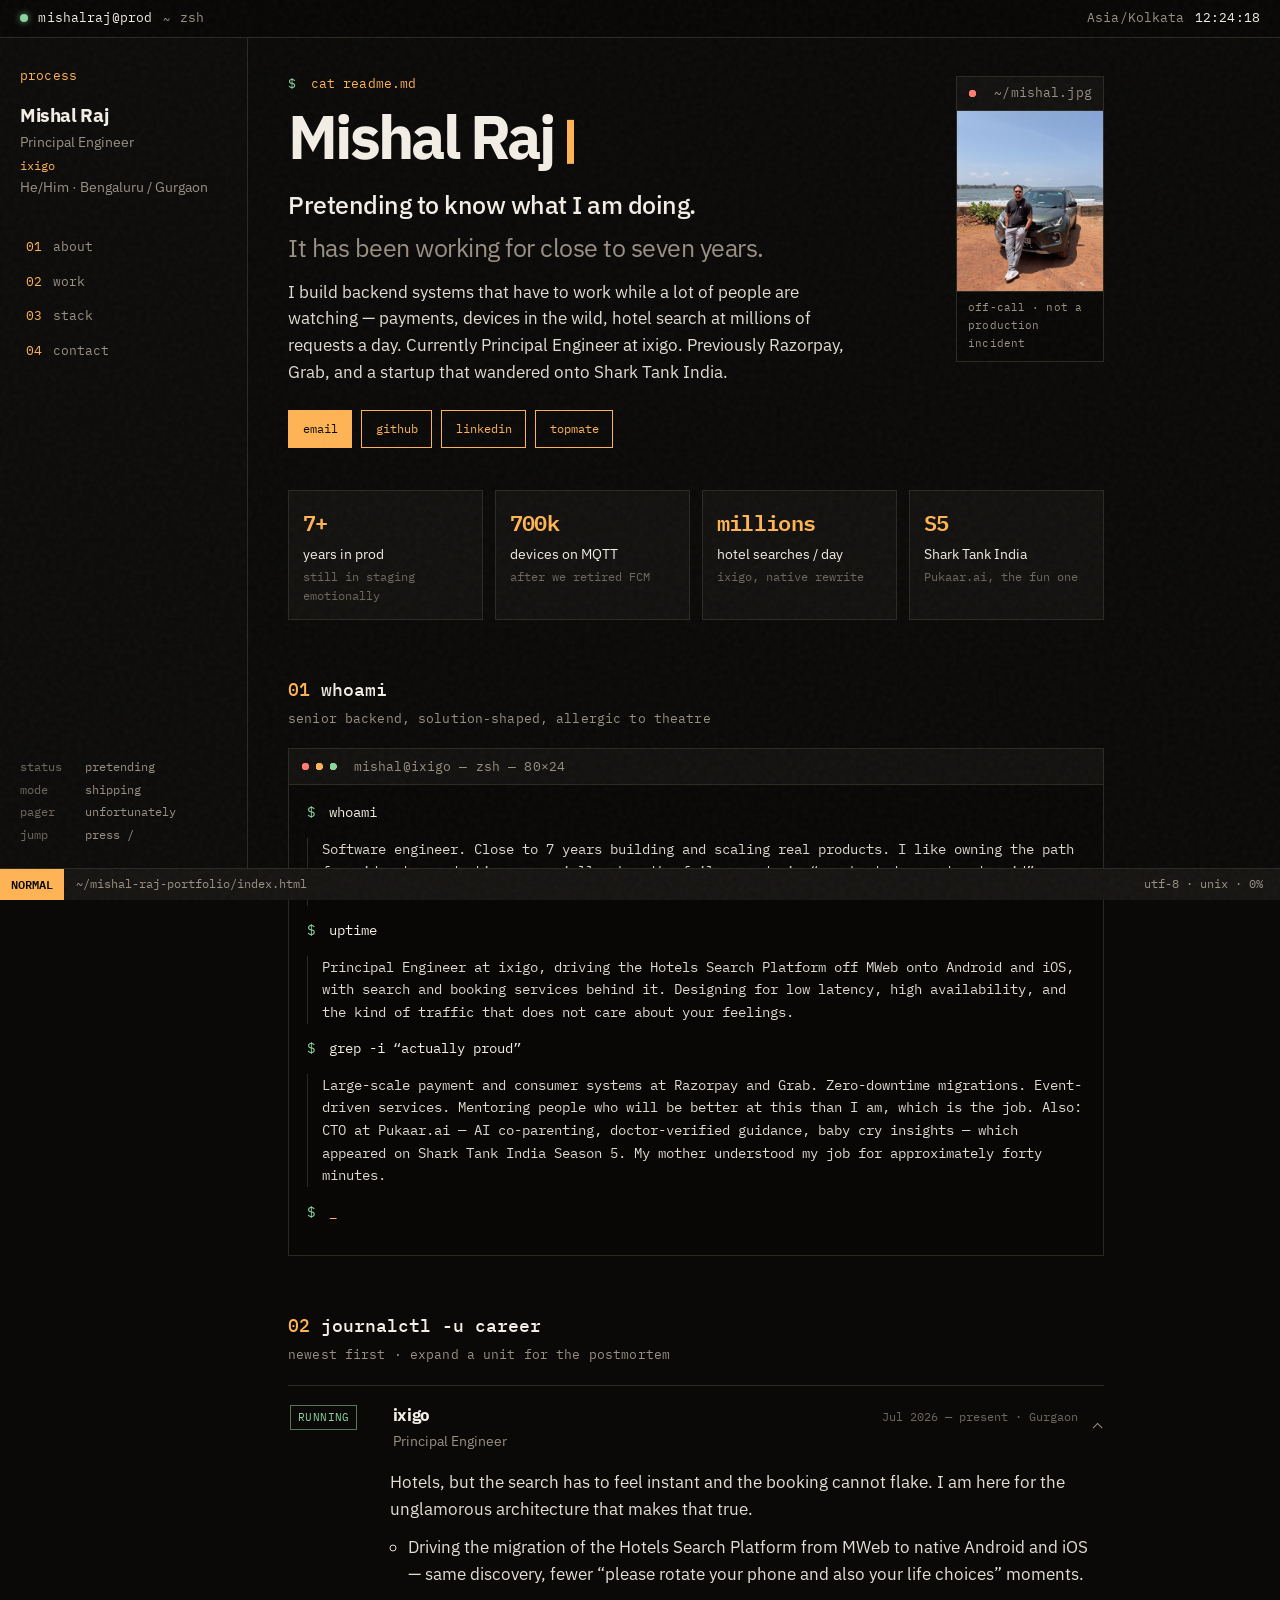
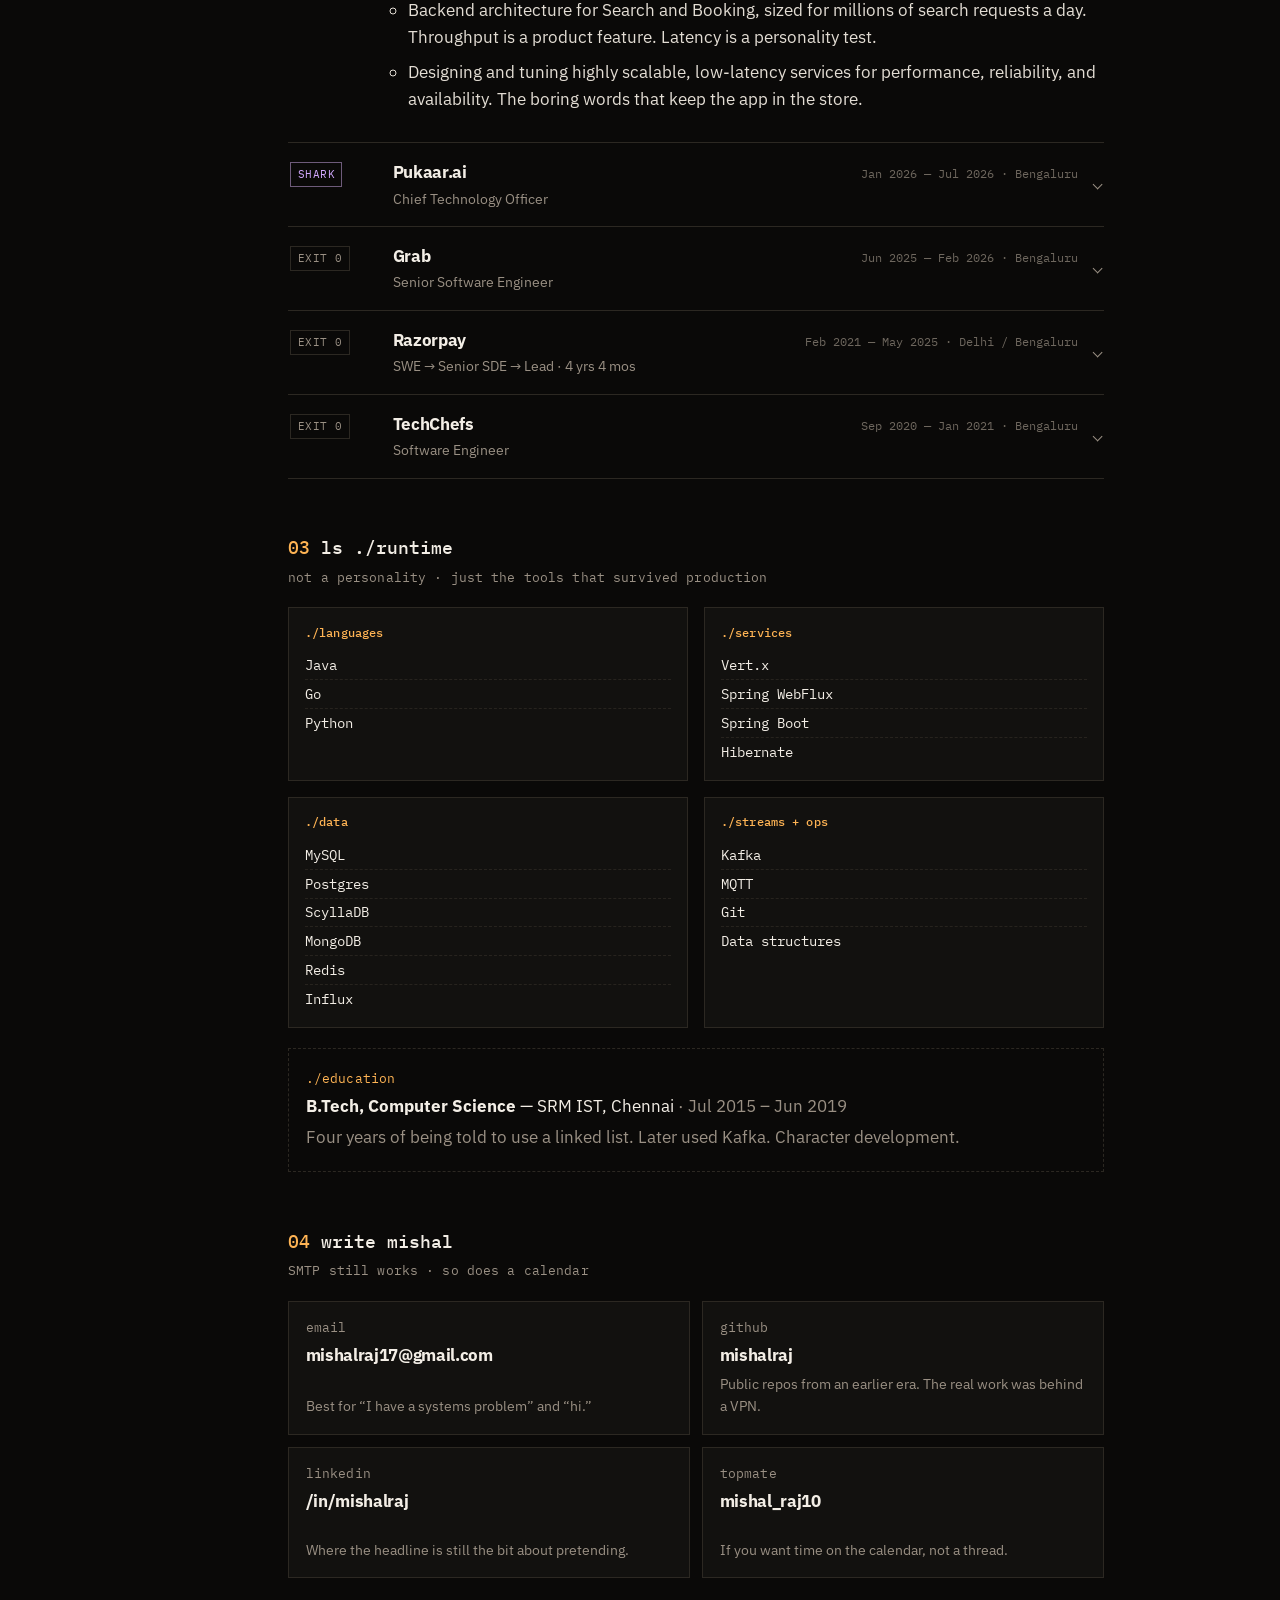
==== commit f1bb8faf: "fixes" ====
--- a/index.html
+++ b/index.html
@@ -69,7 +69,6 @@
     <div class="shell">
       <aside class="rail">
         <p class="mono kicker">process</p>
-        <img class="rail-photo" src="mishal.jpg" alt="Mishal Raj" width="96" height="96" />
         <p class="rail-name">Mishal Raj</p>
         <p class="rail-role">Principal Engineer</p>
         <p class="rail-org">ixigo</p>
--- a/styles.css
+++ b/styles.css
@@ -153,16 +153,6 @@
   letter-spacing: -0.02em;
 }
 
-.rail-photo {
-  width: 4.4rem;
-  height: 4.4rem;
-  object-fit: cover;
-  object-position: center 10%;
-  border: 1px solid var(--line);
-  margin: 0.15rem 0 0.55rem;
-  filter: saturate(0.88) contrast(1.05);
-}
-
 .rail-role,
 .rail-org,
 .rail-tag {
@@ -231,8 +221,8 @@
 
 .hero {
   display: grid;
-  grid-template-columns: minmax(0, 1fr) 15.25rem;
-  gap: 1.6rem 1.75rem;
+  grid-template-columns: minmax(0, 1fr) 9.25rem;
+  gap: 1.4rem 1.25rem;
   align-items: start;
 }
 
@@ -259,10 +249,9 @@
 .portrait img {
   display: block;
   width: 100%;
-  height: auto;
-  aspect-ratio: 3 / 4;
+  height: 11.25rem;
   object-fit: cover;
-  object-position: center 18%;
+  object-position: center 12%;
   filter: saturate(0.9) contrast(1.04);
 }
 
@@ -809,7 +798,7 @@
   }
 
   .portrait {
-    max-width: 16.5rem;
+    max-width: 9.25rem;
   }
 
   .metrics {
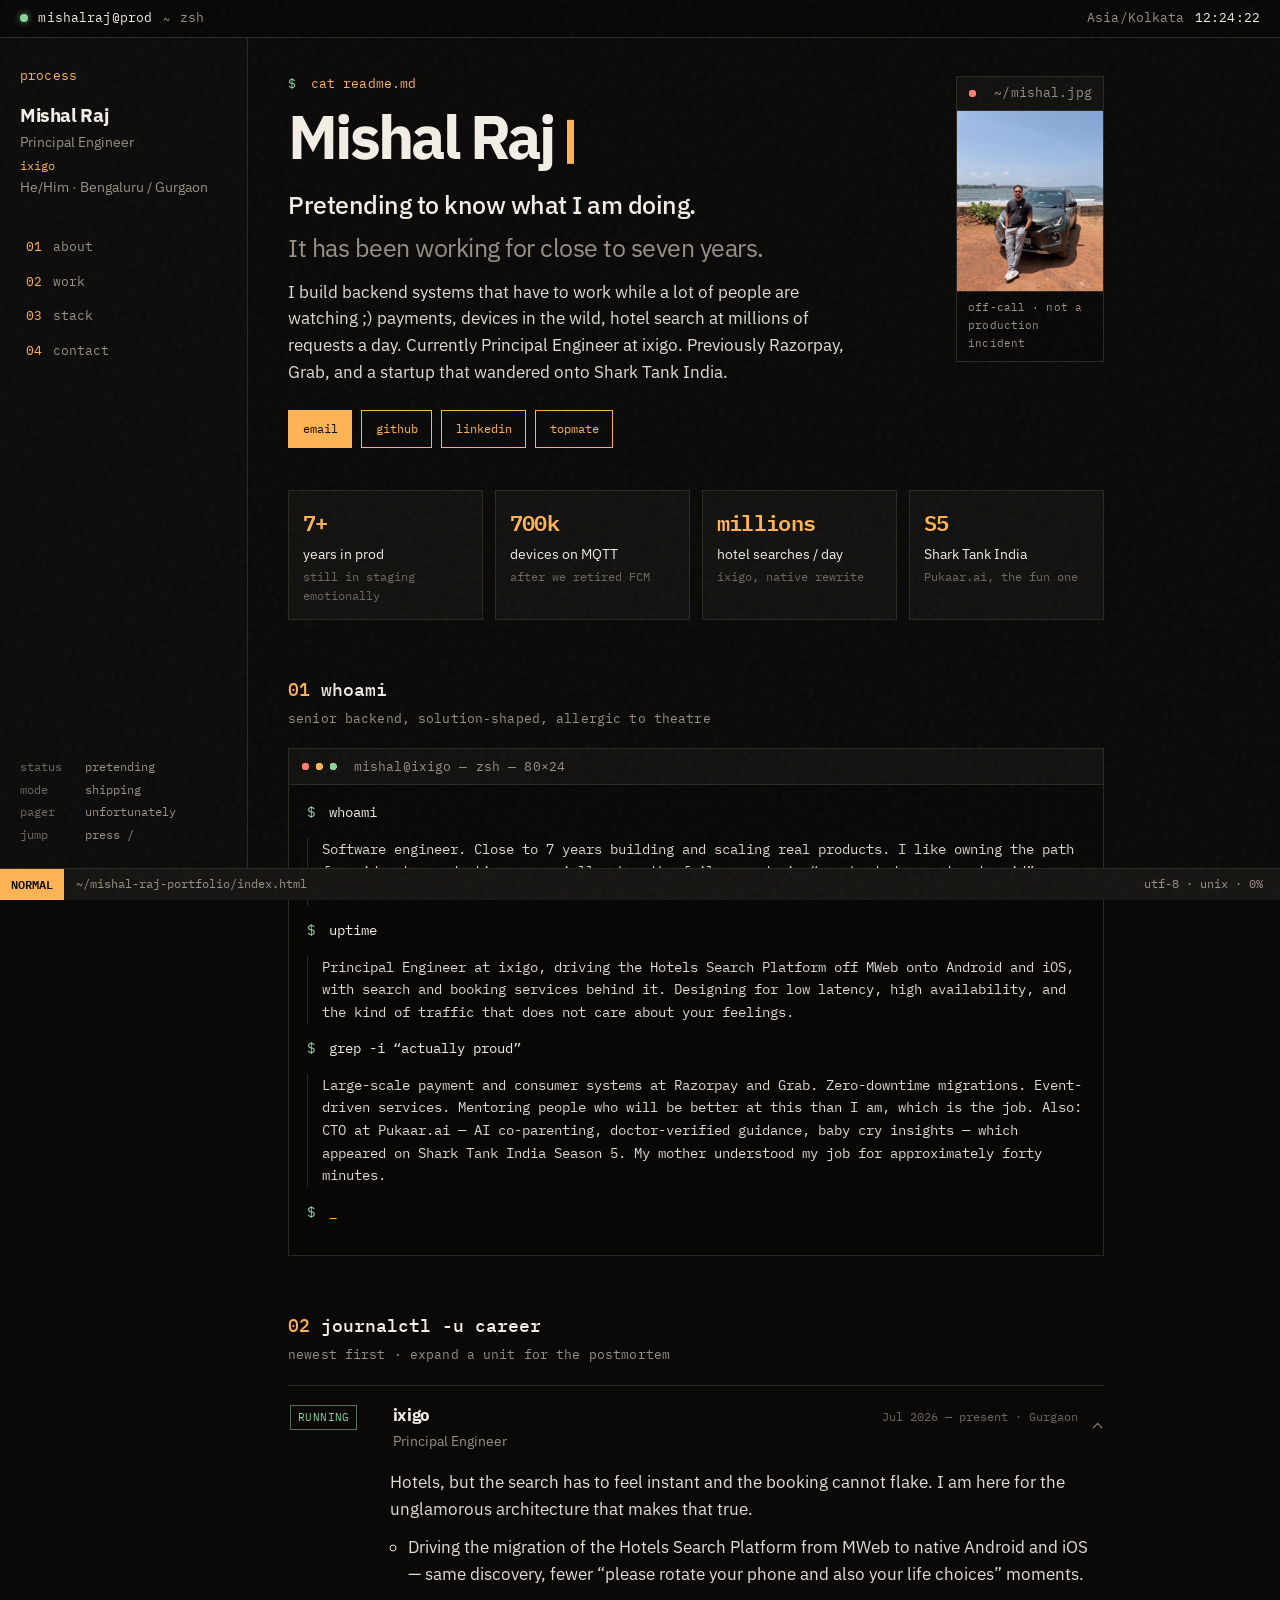
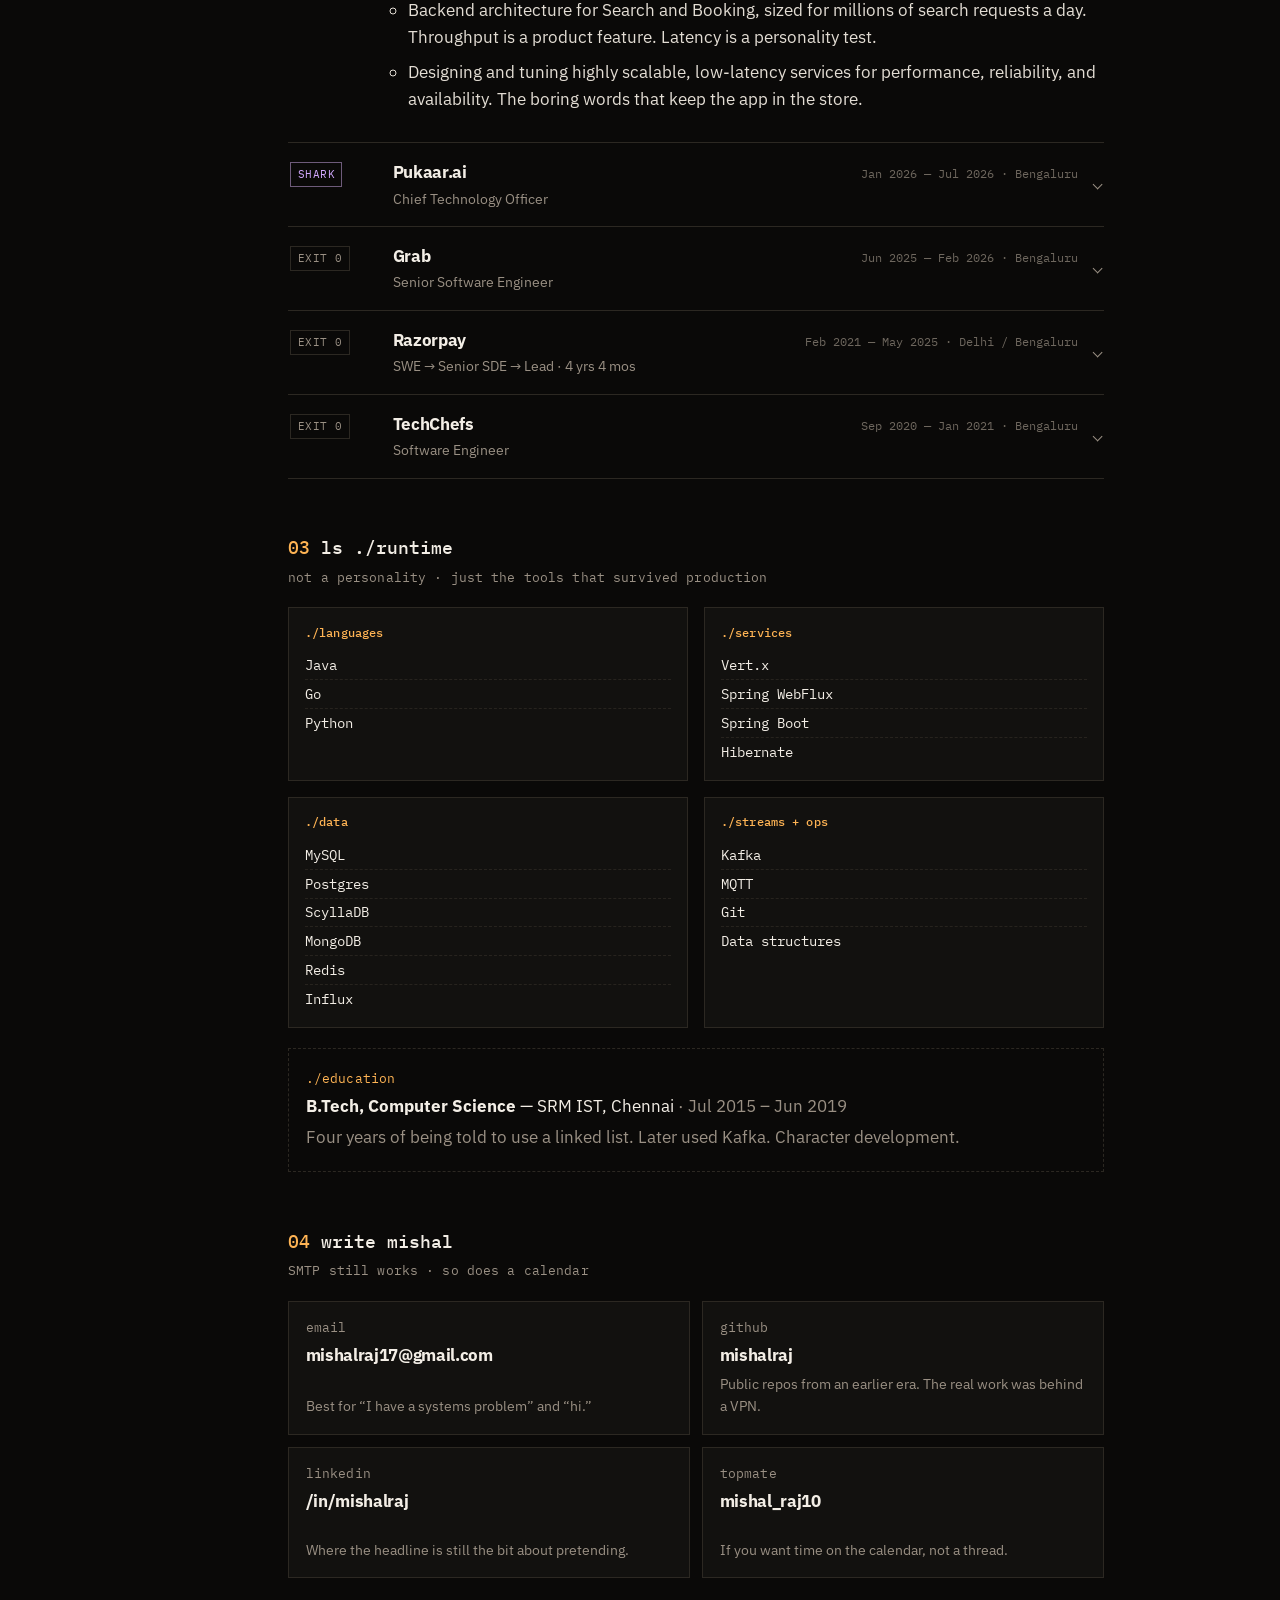
==== commit 3a1f738c: "Fix title and meta tags in index.html" ====
--- a/index.html
+++ b/index.html
@@ -3,13 +3,13 @@
   <head>
     <meta charset="UTF-8" />
     <meta name="viewport" content="width=device-width, initial-scale=1" />
-    <title>Mishal Raj — Principal Engineer, pretending professionally</title>
+    <title>Mishal Raj - Principal Engineer, pretending professionally</title>
     <meta
       name="description"
       content="Mishal Raj is a Principal Engineer at ixigo. Payments at Razorpay and Grab, hotel search at scale, and a startup that made it onto Shark Tank India. Close to 7 years of backend systems that have to work."
     />
     <meta name="theme-color" content="#0a0908" />
-    <meta property="og:title" content="Mishal Raj — Principal Engineer" />
+    <meta property="og:title" content="Mishal Raj - Principal Engineer" />
     <meta
       property="og:description"
       content="Pretending to know what I am doing. Previously Razorpay, Grab, Pukaar.ai (Shark Tank India S5). Distributed systems, payments, search."
@@ -104,7 +104,7 @@
               <span class="headline-sub">It has been working for close to seven years.</span>
             </p>
             <p class="lede">
-              I build backend systems that have to work while a lot of people are watching —
+              I build backend systems that have to work while a lot of people are watching ;)
               payments, devices in the wild, hotel search at millions of requests a day.
               Currently Principal Engineer at ixigo. Previously Razorpay, Grab, and a
               startup that wandered onto Shark Tank India.
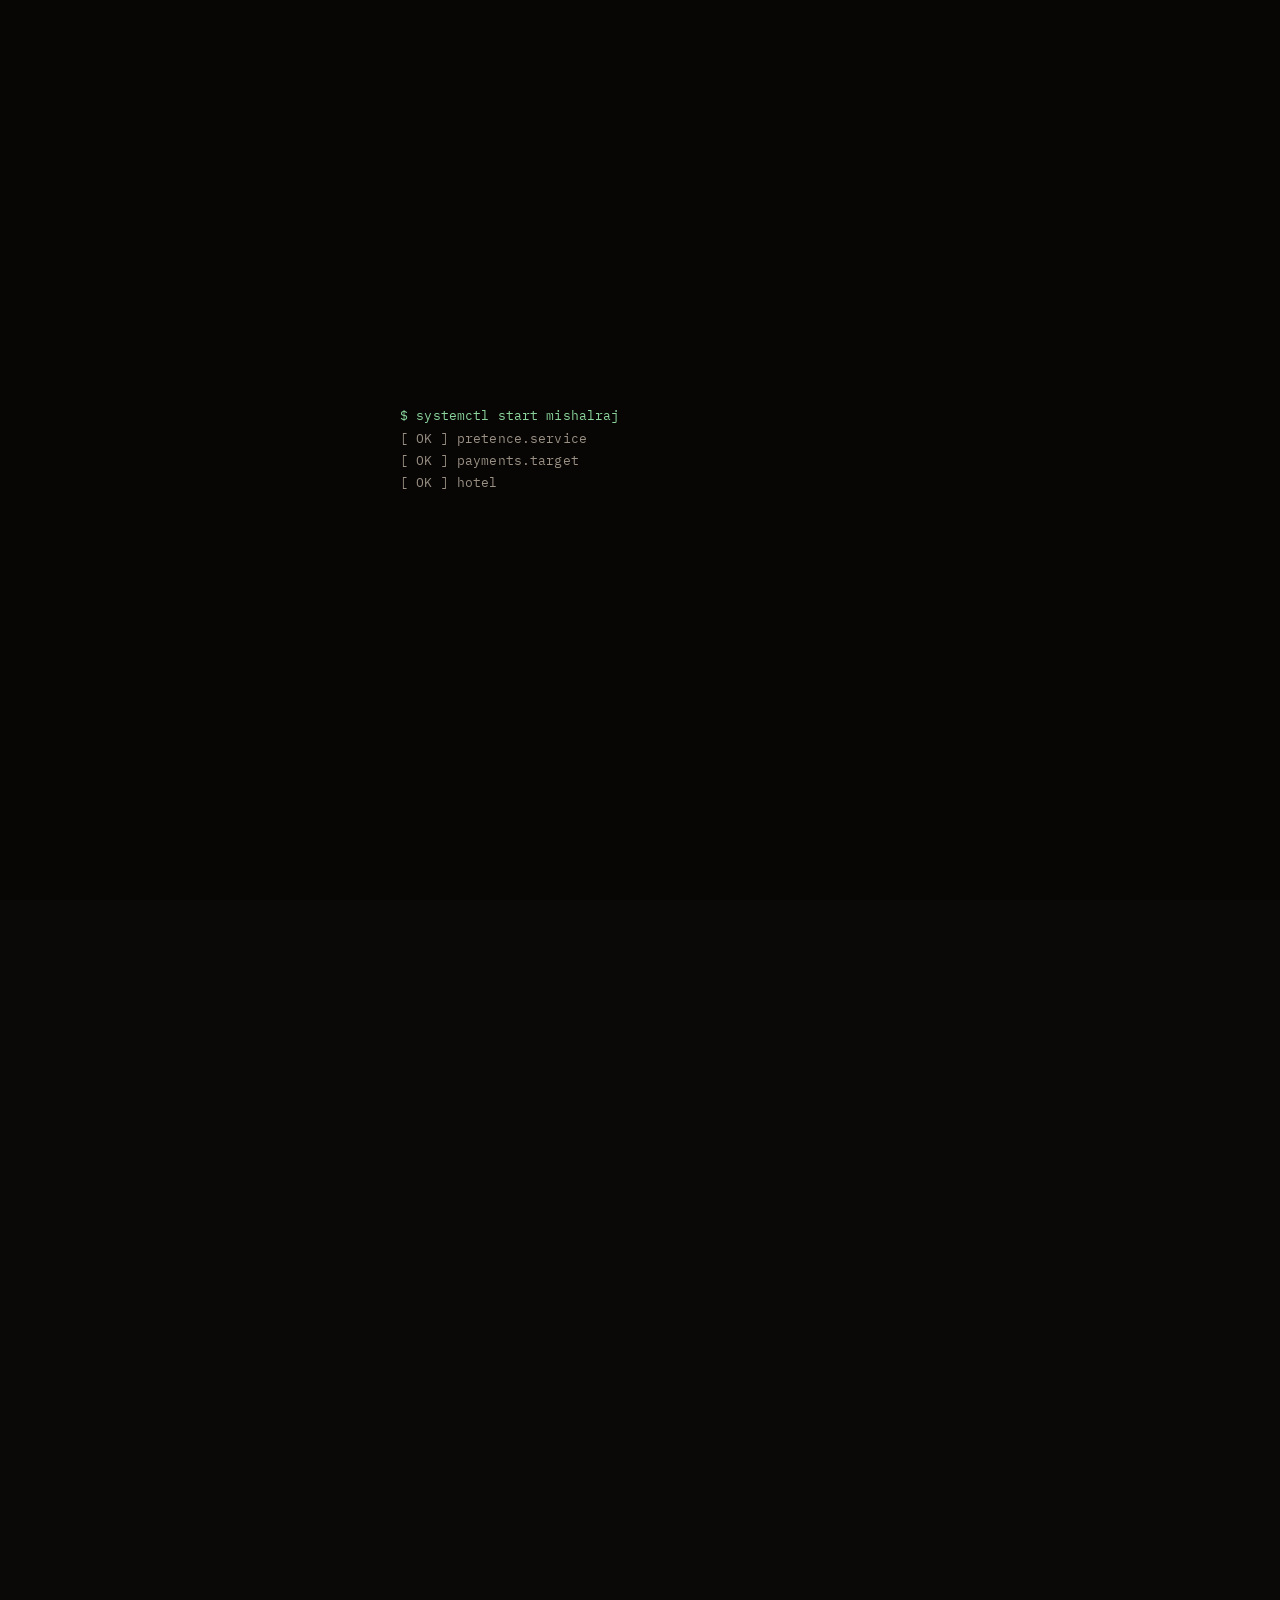
==== commit 661f3598: "animations ;)" ====
--- a/index.html
+++ b/index.html
@@ -3,13 +3,13 @@
   <head>
     <meta charset="UTF-8" />
     <meta name="viewport" content="width=device-width, initial-scale=1" />
-    <title>Mishal Raj - Principal Engineer, pretending professionally</title>
+    <title>Mishal Raj — Principal Engineer, pretending professionally</title>
     <meta
       name="description"
       content="Mishal Raj is a Principal Engineer at ixigo. Payments at Razorpay and Grab, hotel search at scale, and a startup that made it onto Shark Tank India. Close to 7 years of backend systems that have to work."
     />
     <meta name="theme-color" content="#0a0908" />
-    <meta property="og:title" content="Mishal Raj - Principal Engineer" />
+    <meta property="og:title" content="Mishal Raj — Principal Engineer" />
     <meta
       property="og:description"
       content="Pretending to know what I am doing. Previously Razorpay, Grab, Pukaar.ai (Shark Tank India S5). Distributed systems, payments, search."
@@ -48,10 +48,14 @@
       }
     </script>
   </head>
-  <body>
+  <body class="is-booting">
     <a class="skip" href="#main">Skip to content</a>
 
     <div class="grain" aria-hidden="true"></div>
+
+    <div id="boot" class="boot" role="status">
+      <div class="boot-log mono" id="boot-log"></div>
+    </div>
 
     <header class="topbar">
       <div class="topbar-left">
@@ -91,7 +95,7 @@
 
       <main id="main">
         <section class="hero" aria-label="Introduction">
-          <div class="hero-copy">
+          <div class="hero-copy reveal">
             <p class="mono kicker">
               <span class="prompt">$</span> cat README.md
             </p>
@@ -104,7 +108,7 @@
               <span class="headline-sub">It has been working for close to seven years.</span>
             </p>
             <p class="lede">
-              I build backend systems that have to work while a lot of people are watching ;)
+              I build backend systems that have to work while a lot of people are watching —
               payments, devices in the wild, hotel search at millions of requests a day.
               Currently Principal Engineer at ixigo. Previously Razorpay, Grab, and a
               startup that wandered onto Shark Tank India.
@@ -116,45 +120,48 @@
               <a class="btn ghost" href="https://topmate.io/mishal_raj10" rel="noopener noreferrer" target="_blank">topmate</a>
             </div>
           </div>
-          <figure class="portrait">
+          <figure class="portrait reveal">
             <div class="portrait-bar">
               <span class="term-dots" aria-hidden="true"></span>
               <span class="mono dim">~/mishal.jpg</span>
             </div>
-            <img
-              src="mishal.jpg"
-              alt="Mishal Raj by the coast, leaning against a car"
-              width="768"
-              height="1024"
-            />
+            <div class="portrait-frame">
+              <img
+                src="mishal.jpg"
+                alt="Mishal Raj by the coast, leaning against a car"
+                width="768"
+                height="1024"
+              />
+              <span class="scan" aria-hidden="true"></span>
+            </div>
             <figcaption class="mono dim">off-call · not a production incident</figcaption>
           </figure>
         </section>
 
         <section class="metrics" aria-label="Selected numbers">
-          <article>
+          <article class="reveal">
             <p class="metric-value" data-count="7" data-suffix="+">7+</p>
             <p class="metric-label">years in prod</p>
             <p class="metric-note">still in staging emotionally</p>
           </article>
-          <article>
+          <article class="reveal">
             <p class="metric-value" data-count="700000" data-suffix="">700k</p>
             <p class="metric-label">devices on MQTT</p>
             <p class="metric-note">after we retired FCM</p>
           </article>
-          <article>
+          <article class="reveal">
             <p class="metric-value">millions</p>
             <p class="metric-label">hotel searches / day</p>
             <p class="metric-note">ixigo, native rewrite</p>
           </article>
-          <article>
+          <article class="reveal">
             <p class="metric-value">S5</p>
             <p class="metric-label">Shark Tank India</p>
             <p class="metric-note">Pukaar.ai, the fun one</p>
           </article>
         </section>
 
-        <section id="about" class="block">
+        <section id="about" class="block reveal">
           <header class="block-head">
             <h2><span class="num">01</span> whoami</h2>
             <p class="mono dim">senior backend, solution-shaped, allergic to theatre</p>
@@ -165,21 +172,21 @@
               <span class="term-dots" aria-hidden="true"></span>
               <span class="mono dim">mishal@ixigo — zsh — 80×24</span>
             </div>
-            <div class="term-body">
-              <p><span class="prompt">$</span> whoami</p>
+            <div class="term-body" id="term-play">
+              <p class="cmd"><span class="prompt">$</span> <span class="typed" data-text="whoami">whoami</span></p>
               <p class="out">
                 Software engineer. Close to 7 years building and scaling real products.
                 I like owning the path from idea to production, especially when the
                 failure mode is “merchant does not get paid” or “traveller cannot find a bed.”
               </p>
-              <p><span class="prompt">$</span> uptime</p>
+              <p class="cmd"><span class="prompt">$</span> <span class="typed" data-text="uptime">uptime</span></p>
               <p class="out">
                 Principal Engineer at ixigo, driving the Hotels Search Platform off MWeb
                 onto Android and iOS, with search and booking services behind it.
                 Designing for low latency, high availability, and the kind of traffic
                 that does not care about your feelings.
               </p>
-              <p><span class="prompt">$</span> grep -i “actually proud”</p>
+              <p class="cmd"><span class="prompt">$</span> <span class="typed" data-text='grep -i “actually proud”'>grep -i “actually proud”</span></p>
               <p class="out">
                 Large-scale payment and consumer systems at Razorpay and Grab.
                 Zero-downtime migrations. Event-driven services. Mentoring people who
@@ -188,12 +195,12 @@
                 baby cry insights — which appeared on Shark Tank India Season 5.
                 My mother understood my job for approximately forty minutes.
               </p>
-              <p><span class="prompt">$</span> <span class="blink-line">_</span></p>
+              <p class="cmd caret-line"><span class="prompt">$</span> <span class="blink-line">_</span></p>
             </div>
           </div>
         </section>
 
-        <section id="work" class="block">
+        <section id="work" class="block reveal">
           <header class="block-head">
             <h2><span class="num">02</span> journalctl -u career</h2>
             <p class="mono dim">newest first · expand a unit for the postmortem</p>
@@ -390,7 +397,7 @@
           </ol>
         </section>
 
-        <section id="stack" class="block">
+        <section id="stack" class="block reveal">
           <header class="block-head">
             <h2><span class="num">03</span> ls ./runtime</h2>
             <p class="mono dim">not a personality · just the tools that survived production</p>
@@ -449,7 +456,7 @@
           </div>
         </section>
 
-        <section id="contact" class="block">
+        <section id="contact" class="block reveal">
           <header class="block-head">
             <h2><span class="num">04</span> write mishal</h2>
             <p class="mono dim">SMTP still works · so does a calendar</p>
--- a/styles.css
+++ b/styles.css
@@ -127,6 +127,7 @@
 .dot.live {
   background: var(--green);
   box-shadow: 0 0 0.45rem color-mix(in srgb, var(--green) 70%, transparent);
+  animation: pulse 2.2s ease-in-out infinite;
 }
 
 .shell {
@@ -187,9 +188,14 @@
 }
 
 .nav a:hover,
-.nav a:focus-visible {
+.nav a:focus-visible,
+.nav a[aria-current="true"] {
   color: var(--text);
   background: var(--bg-3);
+}
+
+.nav a[aria-current="true"] {
+  box-shadow: inset 2px 0 0 var(--amber);
 }
 
 .nav .num,
@@ -246,6 +252,11 @@
   background: var(--bg-2);
 }
 
+.portrait-frame {
+  position: relative;
+  overflow: hidden;
+}
+
 .portrait img {
   display: block;
   width: 100%;
@@ -255,6 +266,21 @@
   filter: saturate(0.9) contrast(1.04);
 }
 
+.portrait .scan {
+  position: absolute;
+  left: 0;
+  right: 0;
+  height: 28%;
+  top: -30%;
+  background: linear-gradient(
+    transparent,
+    color-mix(in srgb, var(--amber) 18%, transparent),
+    transparent
+  );
+  pointer-events: none;
+  animation: scan 3.6s ease-in-out infinite;
+}
+
 .portrait figcaption {
   margin: 0;
   padding: 0.45rem 0.7rem 0.5rem;
@@ -268,6 +294,10 @@
   line-height: 1.02;
   letter-spacing: -0.045em;
   font-weight: 700;
+}
+
+.hero h1.is-glitch {
+  animation: glitch 0.38s steps(2, end);
 }
 
 .cursor {
@@ -323,12 +353,14 @@
   background: var(--amber);
   color: var(--bg);
   text-decoration: none;
+  transition: transform 0.2s ease, background 0.2s ease, color 0.2s ease, border-color 0.2s ease;
 }
 
 .btn:hover {
   background: var(--text);
   border-color: var(--text);
   color: var(--bg);
+  transform: translateY(-2px);
 }
 
 .btn.ghost {
@@ -352,6 +384,12 @@
   padding: 0.9rem 0.85rem 0.85rem;
   background: var(--bg-2);
   border: 1px solid var(--line);
+  transition: transform 0.25s ease, border-color 0.25s ease;
+}
+
+.metrics article:hover {
+  transform: translateY(-3px);
+  border-color: color-mix(in srgb, var(--amber) 55%, var(--line));
 }
 
 .metric-value {
@@ -529,13 +567,19 @@
 }
 
 .log-body {
-  display: none;
-  padding: 0 0.2rem 1.25rem 6.4rem;
+  display: block;
+  max-height: 0;
+  overflow: hidden;
+  opacity: 0;
+  padding: 0 0.2rem 0 6.4rem;
   color: color-mix(in srgb, var(--text) 82%, var(--muted));
+  transition: max-height 0.4s ease, opacity 0.28s ease, padding 0.38s ease;
 }
 
 .log-item[data-open] .log-body {
-  display: block;
+  max-height: 80rem;
+  opacity: 1;
+  padding-bottom: 1.25rem;
 }
 
 .log-body p {
@@ -571,6 +615,12 @@
   border: 1px solid var(--line);
   padding: 0.9rem 1rem;
   background: var(--bg-2);
+  transition: transform 0.25s ease, border-color 0.25s ease;
+}
+
+.tree-group:hover {
+  transform: translateY(-2px);
+  border-color: color-mix(in srgb, var(--amber) 45%, var(--line));
 }
 
 .tree-group h3 {
@@ -624,11 +674,13 @@
   color: inherit;
   text-decoration: none;
   min-height: 8.2rem;
+  transition: transform 0.25s ease, border-color 0.25s ease;
 }
 
 .contact-card:hover {
   border-color: var(--amber);
   color: inherit;
+  transform: translateY(-3px);
 }
 
 .contact-card strong {
@@ -835,6 +887,119 @@
   }
 }
 
+.boot {
+  position: fixed;
+  inset: 0;
+  z-index: 80;
+  display: grid;
+  place-items: center;
+  background: #070605;
+  transition: opacity 0.45s ease, visibility 0.45s ease;
+}
+
+.boot.is-done {
+  opacity: 0;
+  visibility: hidden;
+  pointer-events: none;
+}
+
+.boot-log {
+  width: min(30rem, calc(100vw - 2rem));
+  color: var(--green);
+  font-size: 0.82rem;
+  line-height: 1.7;
+}
+
+.boot-log p {
+  margin: 0;
+}
+
+.boot-log .dim-line {
+  color: var(--muted);
+}
+
+body.is-booting .shell,
+body.is-booting .statusline,
+body.is-booting .topbar {
+  opacity: 0;
+}
+
+body.is-ready .topbar,
+body.is-ready .shell,
+body.is-ready .statusline {
+  opacity: 1;
+  transition: opacity 0.5s ease;
+}
+
+.reveal {
+  opacity: 0;
+  transform: translateY(16px);
+  transition: opacity 0.65s ease, transform 0.65s ease;
+}
+
+.reveal.is-in {
+  opacity: 1;
+  transform: none;
+}
+
+.metrics .reveal:nth-child(2) { transition-delay: 0.08s; }
+.metrics .reveal:nth-child(3) { transition-delay: 0.16s; }
+.metrics .reveal:nth-child(4) { transition-delay: 0.24s; }
+
+#term-play:not(.is-played) .out,
+#term-play:not(.is-played) .caret-line {
+  opacity: 0;
+}
+
+#term-play .out,
+#term-play .caret-line {
+  transition: opacity 0.45s ease;
+}
+
+#term-play .out.is-shown,
+#term-play .caret-line.is-shown {
+  opacity: 1;
+}
+
+@keyframes pulse {
+  0%,
+  100% {
+    box-shadow: 0 0 0.3rem color-mix(in srgb, var(--green) 50%, transparent);
+  }
+  50% {
+    box-shadow: 0 0 0.7rem color-mix(in srgb, var(--green) 90%, transparent);
+  }
+}
+
+@keyframes scan {
+  0% {
+    top: -30%;
+  }
+  100% {
+    top: 110%;
+  }
+}
+
+@keyframes glitch {
+  0%,
+  100% {
+    transform: none;
+    text-shadow: none;
+  }
+  25% {
+    transform: translate(-2px, 1px);
+    text-shadow: 2px 0 var(--red), -2px 0 var(--green);
+  }
+  50% {
+    transform: translate(2px, -1px);
+    text-shadow: -2px 0 var(--amber);
+  }
+  75% {
+    transform: translate(-1px, 0);
+    text-shadow: 1px 0 var(--green);
+  }
+}
+
 @media (prefers-reduced-motion: reduce) {
   html {
     scroll-behavior: auto;
@@ -842,8 +1007,39 @@
 
   .cursor,
   .blink-line,
-  .dot.live {
+  .dot.live,
+  .portrait .scan,
+  .hero h1.is-glitch {
     animation: none;
+  }
+
+  .reveal,
+  .btn,
+  .metrics article,
+  .tree-group,
+  .contact-card,
+  .log-body {
+    transition: none;
+  }
+
+  .reveal {
+    opacity: 1;
+    transform: none;
+  }
+
+  body.is-booting .shell,
+  body.is-booting .statusline,
+  body.is-booting .topbar {
+    opacity: 1;
+  }
+
+  .boot {
+    display: none;
+  }
+
+  #term-play:not(.is-played) .out,
+  #term-play:not(.is-played) .caret-line {
+    opacity: 1;
   }
 }
 
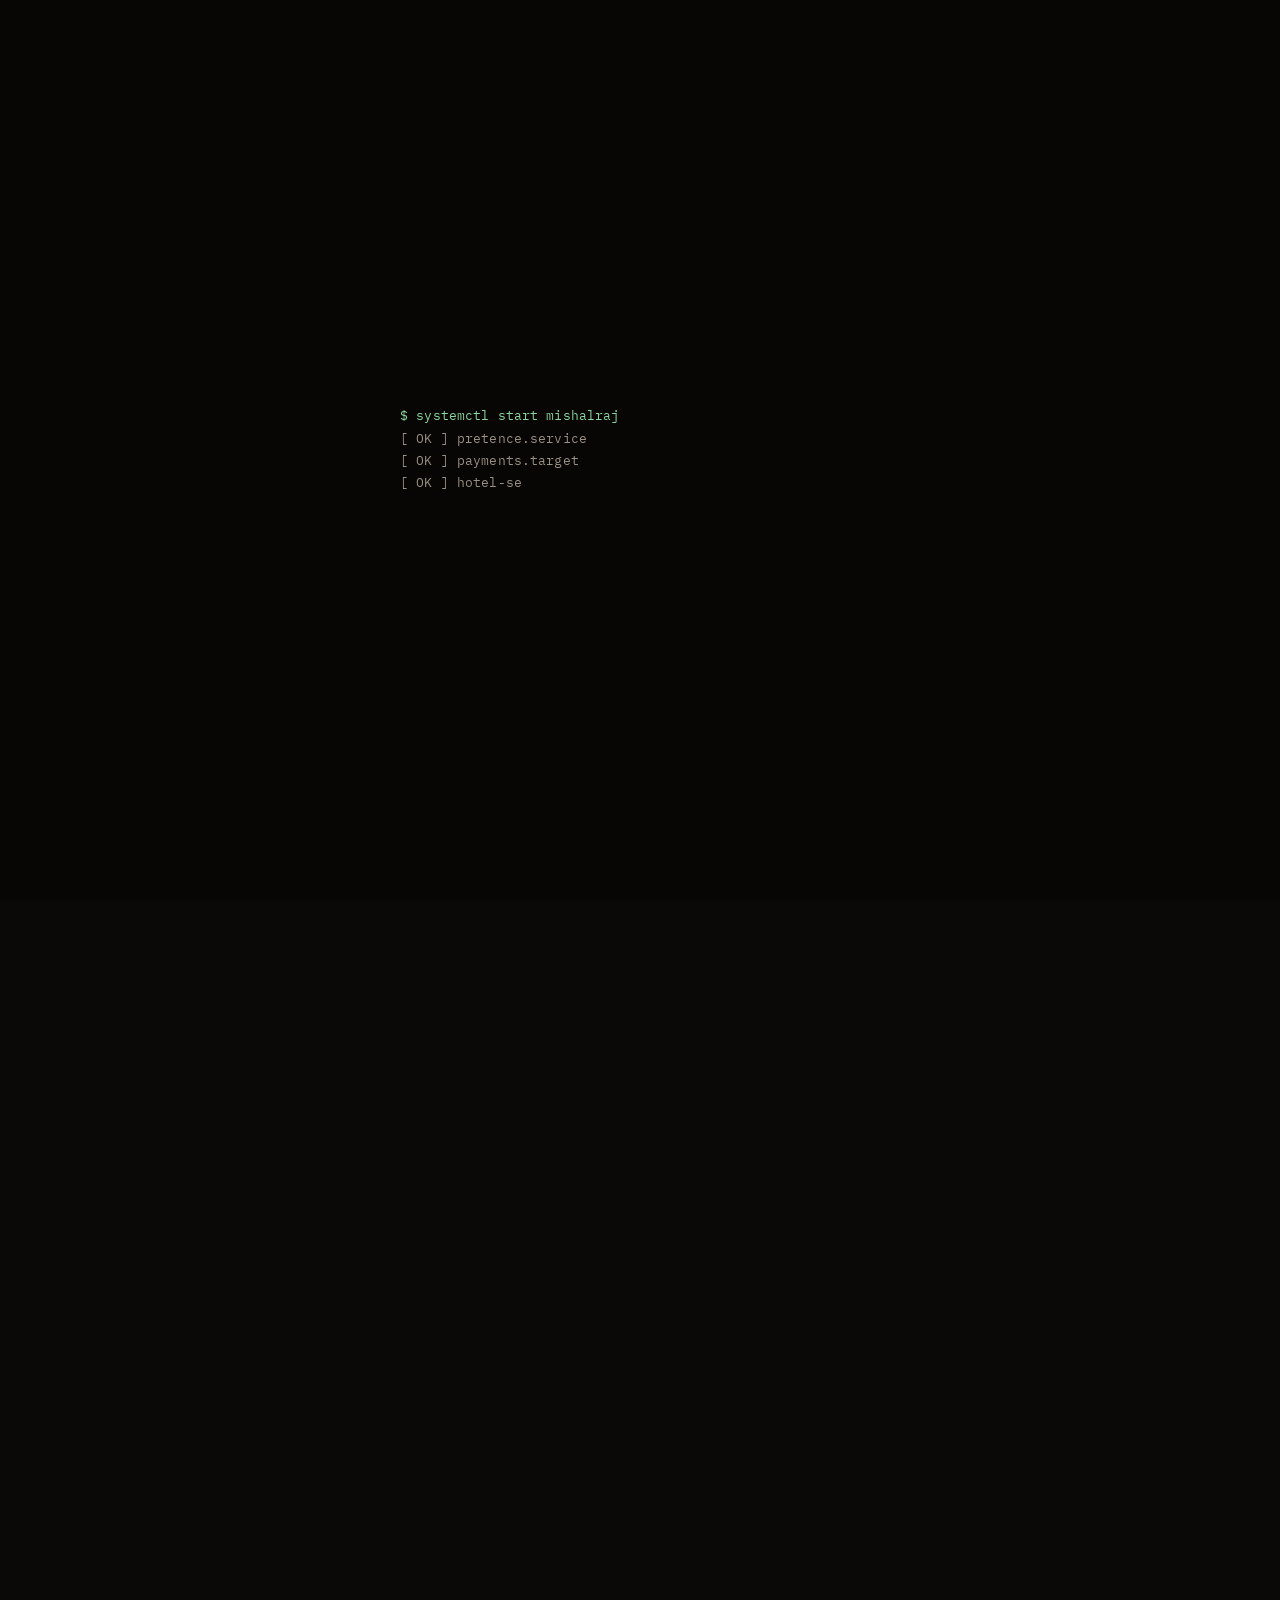
==== commit 1997357d: "Merge branch 'main' of https://github.com/mishalraj/mishal-raj-portfolio" ====
--- a/index.html
+++ b/index.html
@@ -3,13 +3,13 @@
   <head>
     <meta charset="UTF-8" />
     <meta name="viewport" content="width=device-width, initial-scale=1" />
-    <title>Mishal Raj — Principal Engineer, pretending professionally</title>
+    <title>Mishal Raj - Principal Engineer, pretending professionally</title>
     <meta
       name="description"
       content="Mishal Raj is a Principal Engineer at ixigo. Payments at Razorpay and Grab, hotel search at scale, and a startup that made it onto Shark Tank India. Close to 7 years of backend systems that have to work."
     />
     <meta name="theme-color" content="#0a0908" />
-    <meta property="og:title" content="Mishal Raj — Principal Engineer" />
+    <meta property="og:title" content="Mishal Raj - Principal Engineer" />
     <meta
       property="og:description"
       content="Pretending to know what I am doing. Previously Razorpay, Grab, Pukaar.ai (Shark Tank India S5). Distributed systems, payments, search."
@@ -108,7 +108,7 @@
               <span class="headline-sub">It has been working for close to seven years.</span>
             </p>
             <p class="lede">
-              I build backend systems that have to work while a lot of people are watching —
+              I build backend systems that have to work while a lot of people are watching ;)
               payments, devices in the wild, hotel search at millions of requests a day.
               Currently Principal Engineer at ixigo. Previously Razorpay, Grab, and a
               startup that wandered onto Shark Tank India.
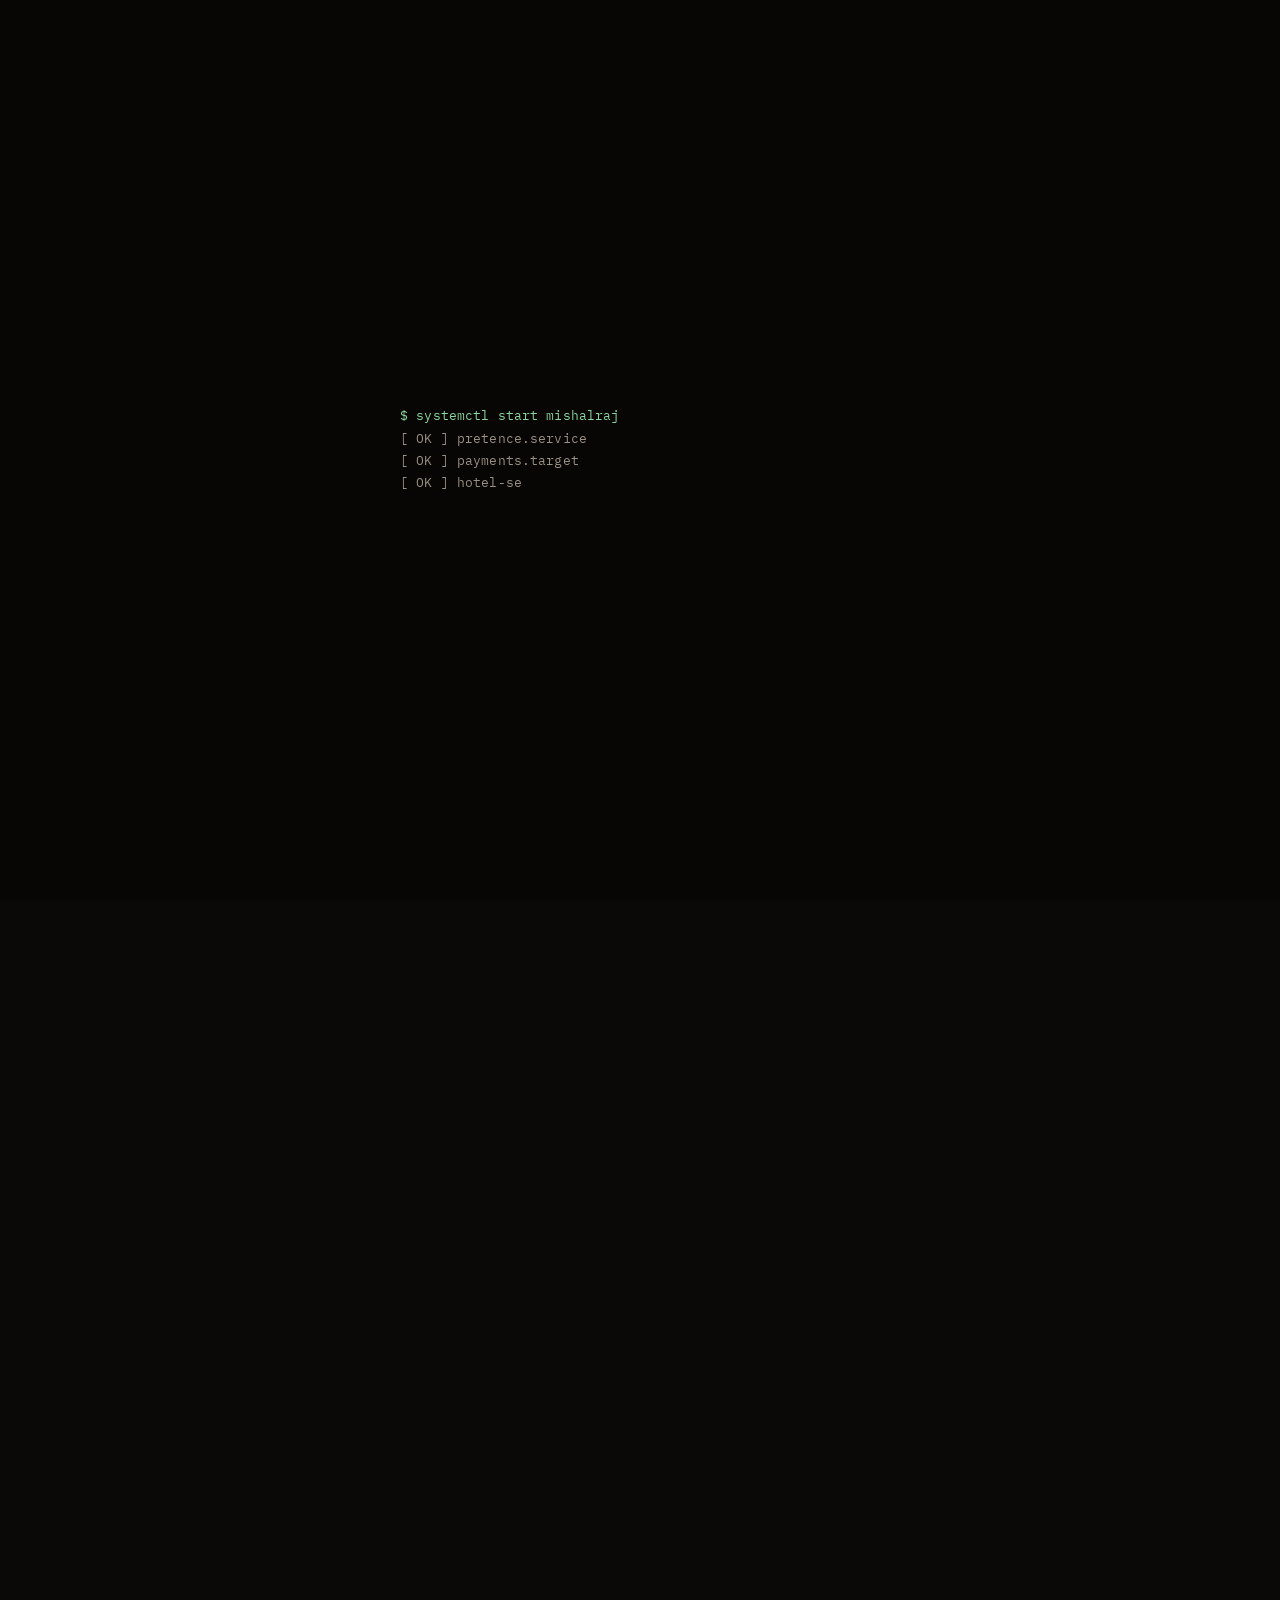
==== commit 561201d7: "resume download link" ====
--- a/index.html
+++ b/index.html
@@ -115,6 +115,7 @@
             </p>
             <div class="hero-links">
               <a class="btn" href="mailto:mishalraj17@gmail.com">email</a>
+              <a class="btn ghost" href="mishal-raj-resume.pdf" download="Mishal-Raj-Resume.pdf">resume</a>
               <a class="btn ghost" href="https://github.com/mishalraj" rel="noopener noreferrer" target="_blank">github</a>
               <a class="btn ghost" href="https://www.linkedin.com/in/mishalraj" rel="noopener noreferrer" target="_blank">linkedin</a>
               <a class="btn ghost" href="https://topmate.io/mishal_raj10" rel="noopener noreferrer" target="_blank">topmate</a>
@@ -468,6 +469,11 @@
               <strong>mishalraj17@gmail.com</strong>
               <span>Best for “I have a systems problem” and “hi.”</span>
             </a>
+            <a class="contact-card" href="mishal-raj-resume.pdf" download="Mishal-Raj-Resume.pdf">
+              <span class="mono dim">resume</span>
+              <strong>Mishal-Raj-Resume.pdf</strong>
+              <span>The official version of pretending. One file, fewer adjectives.</span>
+            </a>
             <a class="contact-card" href="https://github.com/mishalraj" rel="noopener noreferrer" target="_blank">
               <span class="mono dim">github</span>
               <strong>mishalraj</strong>
